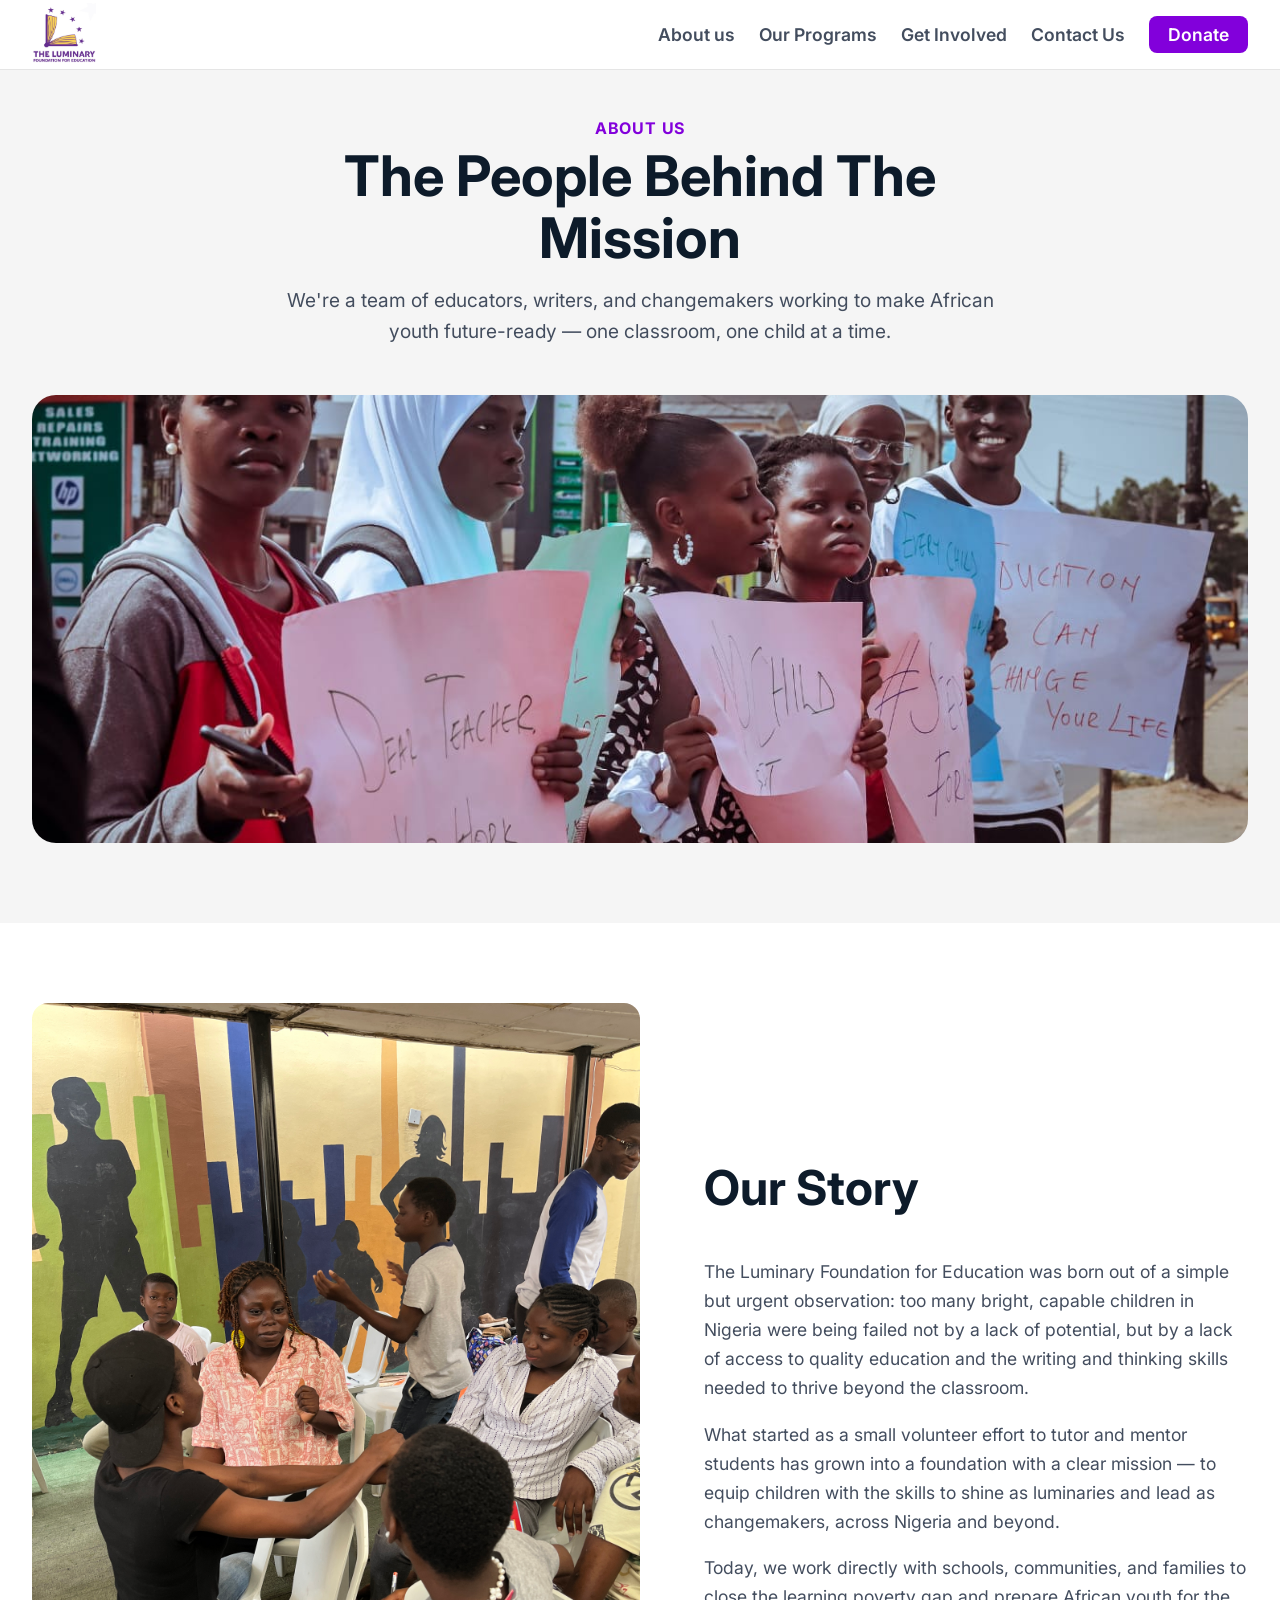
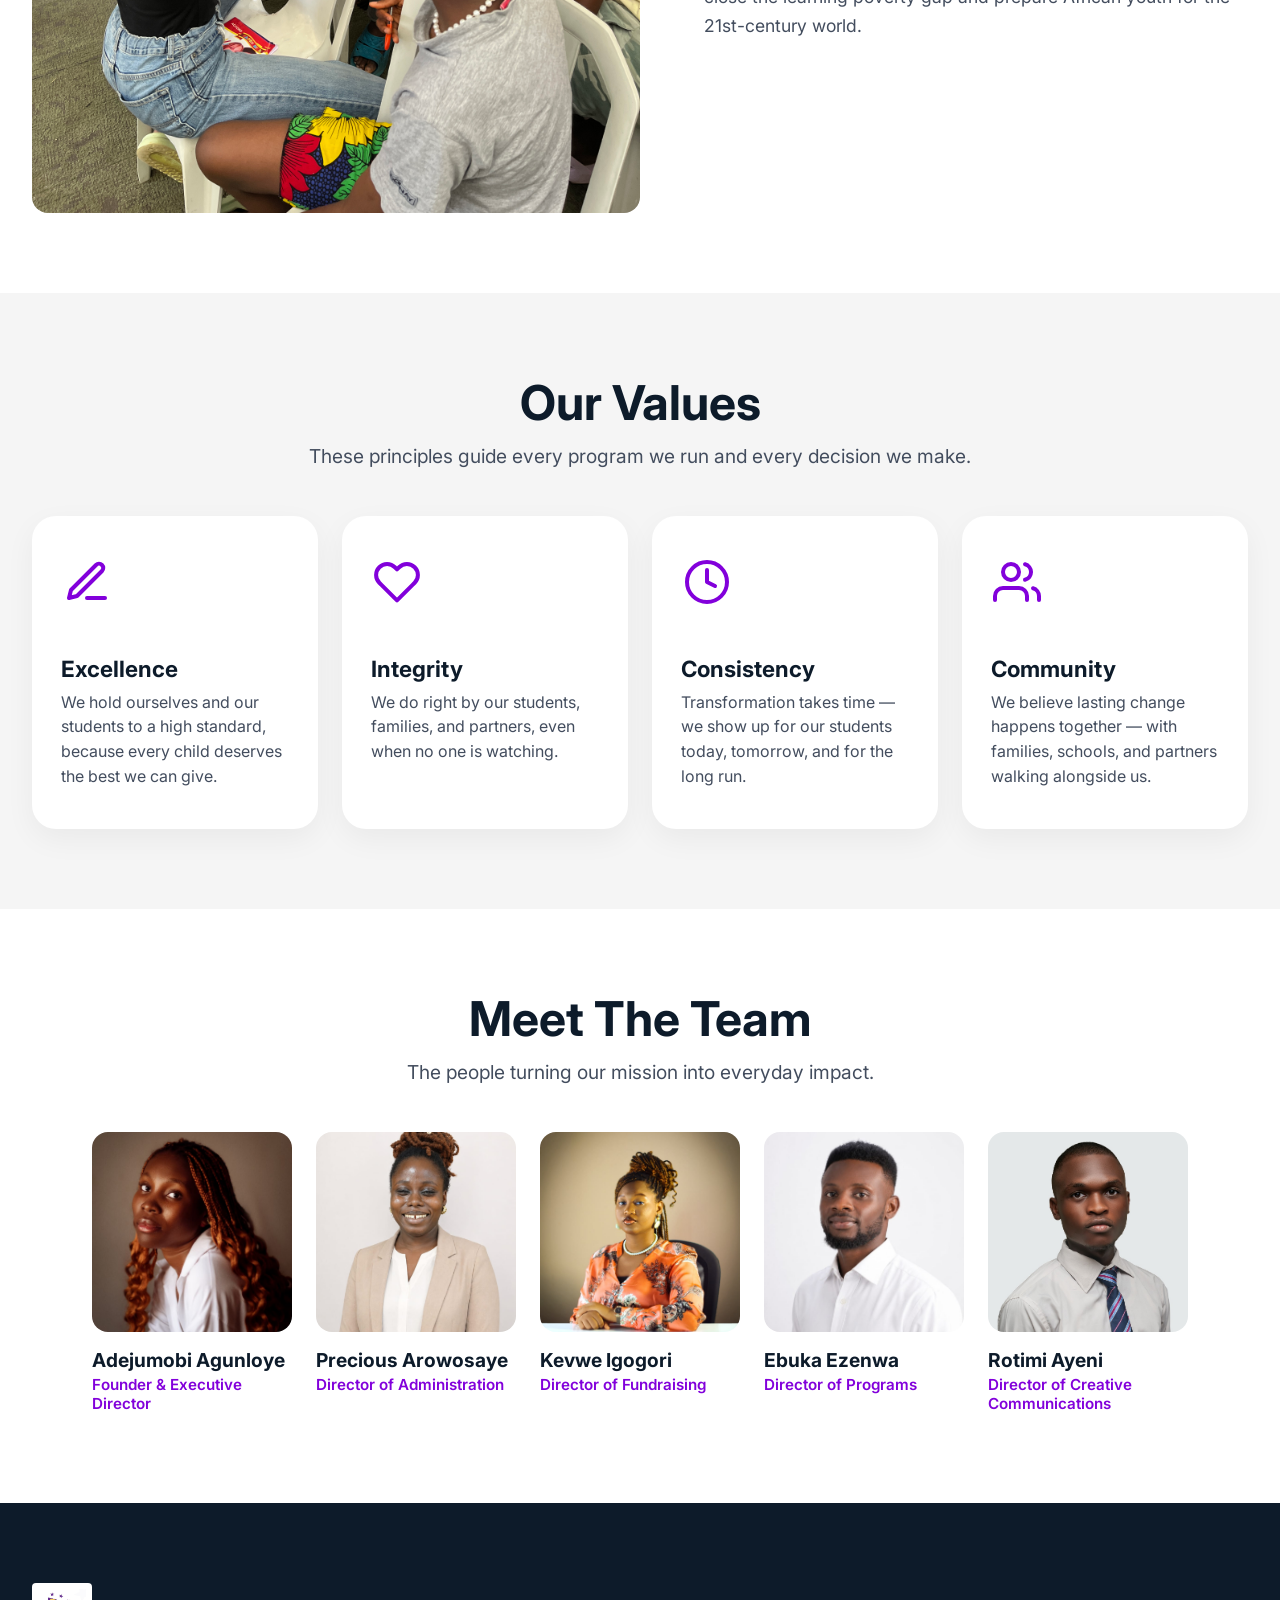
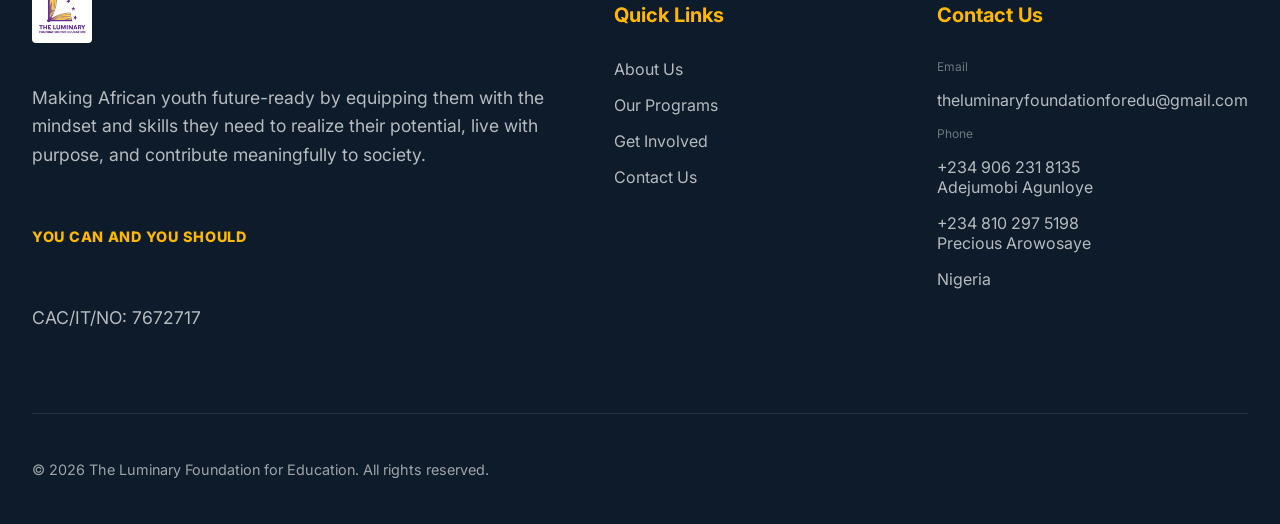
==== about_us.html @ ea904306 "Working tlfe website 7.8.2026" ====
<!DOCTYPE html>
<html lang="en">
  <head>
    <meta charset="UTF-8" />
    <meta name="viewport" content="width=device-width, initial-scale=1.0" />
    <link rel="stylesheet" href="css/styles.css" />
    <link rel="preload" as="image" href="img/hero-img.jpg">
    <link rel="preconnect" href="https://fonts.googleapis.com" />
    <link rel="preconnect" href="https://fonts.gstatic.com" crossorigin />
    <link href="https://fonts.googleapis.com/css2?family=Inter:wght@400;500;600;700;800&display=swap" rel="stylesheet"/>
    <link rel="icon" type="image/png" href="img/tlfe-logo.jpg">
    <title>theluminaryfoundationforeducation</title>
  </head>
  <body>
    <header class="header__shell">
      <div class="limit">
        <div class="header__layout">
          <a href="index.html"><img src="img/tlfe-logo.jpg" alt="luminary-logo" /></a>
          <button class="nav-toggle" type="button" aria-label="Toggle navigation" aria-expanded="false">
            <span></span>
            <span></span>
            <span></span>
          </button>
          <nav class="site-header__nav">
            <ul>
              <li class="site-header-nav-item">
                <a href="about_us.html" class="site-header-nav-links">About us</a>
              </li>
              <li class="site-header-nav-item">
                <a href="programs.html" class="site-header-nav-links">Our Programs</a>
              </li>
              <li class="site-header-nav-item">
                <a href="index.html" class="site-header-nav-links">Get Involved</a>
              </li>
              <li class="site-header-nav-item">
                <a href="index.html#site-footer" class="site-header-nav-links">Contact Us</a>
              </li>
              <li class="site-header-nav-item">
                <a href="donate.html" class="site-header-nav-links donate-link">Donate</a>
              </li>
            </ul>
          </nav>
        </div>
      </div>
    </header>
    <main>
      <section class="about-hero__shell">
        <div class="limit">
          <div class="about-hero__layout">
            <p class="about-hero-tagline">ABOUT US</p>
            <h1>The People Behind The Mission</h1>
            <p class="about-hero-sub">
              We're a team of educators, writers, and changemakers working to
              make African youth future-ready — one classroom, one child at a
              time.
            </p>
          </div>
          <img
            class="about-hero-img"
            src="img/about-hero.jpeg"
            alt="TLFE team and beneficiaries"
          />
        </div>
      </section>

      <article class="our-story__shell">
        <div class="limit">
          <div class="edu-crisis-container">
            <img
              src="img/our_story.JPG"
              alt="TLFE founding story"
            />
            <div class="edu-crisis-text">
              <h1 class="our-story-heading">Our Story</h1>
              <p>
                The Luminary Foundation for Education was born out of a simple
                but urgent observation: too many bright, capable children in
                Nigeria were being failed not by a lack of potential, but by a
                lack of access to quality education and the writing and
                thinking skills needed to thrive beyond the classroom.
              </p>
              <p>
                What started as a small volunteer effort to tutor and mentor
                students has grown into a foundation with a clear mission —
                to equip children with the skills to shine as luminaries and
                lead as changemakers, across Nigeria and beyond.
              </p>
              <p>
                Today, we work directly with schools, communities, and
                families to close the learning poverty gap and prepare
                African youth for the 21st-century world.
              </p>
            </div>
          </div>
        </div>
      </article>

      <section class="our-values__shell">
        <div class="limit">
          <div class="our-values__layout">
            <h1 class="our-values-heading">Our Values</h1>
            <p class="our-values-sub">
              These principles guide every program we run and every decision
              we make.
            </p>
            <div class="our-values-cards">
              <div class="value-card">
                <div class="gic-icon-box">
                  <svg viewBox="0 0 24 24" fill="none" stroke="#8200db" stroke-width="2" stroke-linecap="round" stroke-linejoin="round" width="48" height="48">
                    <path d="M12 20h9"></path>
                    <path d="M16.5 3.5a2.12 2.12 0 0 1 3 3L7 19l-4 1 1-4Z"></path>
                  </svg>
                </div>
                <h3>Excellence</h3>
                <p>We hold ourselves and our students to a high standard, because every child deserves the best we can give.</p>
              </div>
              <div class="value-card">
                <div class="gic-icon-box">
                  <svg viewBox="0 0 24 24" fill="none" stroke="#8200db" stroke-width="2" stroke-linecap="round" stroke-linejoin="round" width="48" height="48">
                    <path d="M20.84 4.61a5.5 5.5 0 0 0-7.78 0L12 5.67l-1.06-1.06a5.5 5.5 0 0 0-7.78 7.78l1.06 1.06L12 21.23l7.78-7.78 1.06-1.06a5.5 5.5 0 0 0 0-7.78z"></path>
                  </svg>
                </div>
                <h3>Integrity</h3>
                <p>We do right by our students, families, and partners, even when no one is watching.</p>
              </div>
              <div class="value-card">
                <div class="gic-icon-box">
                  <svg viewBox="0 0 24 24" fill="none" stroke="#8200db" stroke-width="2" stroke-linecap="round" stroke-linejoin="round" width="48" height="48">
                    <circle cx="12" cy="12" r="10"></circle>
                    <path d="M12 6v6l4 2"></path>
                  </svg>
                </div>
                <h3>Consistency</h3>
                <p>Transformation takes time — we show up for our students today, tomorrow, and for the long run.</p>
              </div>
              <div class="value-card">
                <div class="gic-icon-box">
                  <svg viewBox="0 0 24 24" fill="none" stroke="#8200db" stroke-width="2" stroke-linecap="round" stroke-linejoin="round" width="48" height="48">
                    <path d="M17 21v-2a4 4 0 0 0-4-4H5a4 4 0 0 0-4 4v2"></path>
                    <circle cx="9" cy="7" r="4"></circle>
                    <path d="M23 21v-2a4 4 0 0 0-3-3.87"></path>
                    <path d="M16 3.13a4 4 0 0 1 0 7.75"></path>
                  </svg>
                </div>
                <h3>Community</h3>
                <p>We believe lasting change happens together — with families, schools, and partners walking alongside us.</p>
              </div>
            </div>
          </div>
        </div>
      </section>

      <section class="our-team__shell">
        <div class="limit">
          <div class="our-team__layout">
            <h1 class="our-team-heading">Meet The Team</h1>
            <p class="our-team-sub">
              The people turning our mission into everyday impact.
            </p>
            <div class="our-team-cards">
              <div class="team-card">
                <img src="img/ayanfe.jpeg" alt="Founder & Executive Director" />
                <h3>Adejumobi Agunloye</h3>
                <p class="team-role">Founder &amp; Executive Director</p>
              </div>
              <div class="team-card">
                <img src="img/precious.jpeg" alt="Director of Administration" />
                <h3>Precious Arowosaye</h3>
                <p class="team-role">Director of Administration</p>
              </div>
              <div class="team-card">
                <img src="img/kevwe.jpeg" alt="Director of Fundraising" />
                <h3>Kevwe Igogori</h3>
                <p class="team-role">Director of Fundraising</p>
              </div>
              <div class="team-card">
                <img src="img/ebuka.jpeg" alt="Director of Programs" />
                <h3>Ebuka Ezenwa</h3>
                <p class="team-role">Director of Programs</p>
              </div>
              <div class="team-card">
                <img src="img/rotimi.jpg" alt="Director of Creative Communications" />
                <h3>Rotimi Ayeni</h3>
                <p class="team-role">Director of Creative Communications</p>
              </div>
            </div>
          </div>
        </div>
      </section>
    </main>
        <footer id="site-footer">
      <div class="footer-container">
        <div class="upper-footer">
          <div class="about-footer">
            <div class="footer-logo">
              <img src="img/tlfe-logo.jpg" alt="TLFE Logo" />
            </div>
            <p>
              Making African youth future-ready by equipping them with the
              mindset and skills they need to realize their potential, live with
              purpose, and contribute meaningfully to society.
            </p>
            <p class="footer-tagline">YOU CAN AND YOU SHOULD</p>
            <p class="cac-reg">CAC/IT/NO: 7672717</p>
          </div>

          <div class="links-footer">
            <h3>Quick Links</h3>
            <nav>
              <a href="about_us.html">About Us</a>
              <a href="index.html#our-programs">Our Programs</a>
              <a href="index.html#get-involved">Get Involved</a>
              <a href="index.html#site-footer">Contact Us</a>
            </nav>
          </div>

          <div class="contact-footer">
            <h3>Contact Us</h3>
            <div class="contact-info">
              <span class="contact-label">Email</span>
              <p>theluminaryfoundationforedu@gmail.com</p>

              <span class="contact-label">Phone</span>
              <p>+234 906 231 8135 <br> Adejumobi Agunloye</p>
              <p> +234 810 297 5198 <br> Precious Arowosaye</p>

              <p>Nigeria</p>
            </div>
          </div>
        </div>

        <hr />

        <div class="lower-footer">
          <p>
            &copy; 2026 The Luminary Foundation for Education. All rights
            reserved.
          </p>
          <!-- <div class="legal-links">
            <a href="privacy-policy.html">Privacy Policy</a>
            <a href="terms.html">Terms of Service</a>
            <a href="transparency.html">Transparency</a>
          </div> -->
        </div>
      </div>
    </footer>
    <script>
      document.querySelectorAll('.nav-toggle').forEach((button) => {
        button.addEventListener('click', () => {
          const layout = button.closest('.header__layout');
          const nav = layout.querySelector('.site-header__nav');
          const isOpen = nav.classList.toggle('is-open');
          button.setAttribute('aria-expanded', String(isOpen));
        });
      });
    </script>
  </body>
---- css/styles.css ----
*, *::before, *::after {
    box-sizing: border-box;
}

body {
    font-family: 'Inter', sans-serif;
    margin: 0;
    padding: 0;
}

img {
    max-width: 100%;
    height: auto;
    display: block;
}

.header__shell {
    position: sticky;
    z-index: 3;
    top: 0;
    background-color: rgba(255, 255, 255, 0.9);
    backdrop-filter: blur(10px);
    border-bottom: 1px solid rgba(0, 0, 0, 0.1);
}

.header__layout {
    width: 100%;
    display: flex;
    flex-direction: row;
    align-items: center;
    justify-content: space-between;
    gap: 2rem;
    position: relative;
}

.nav-toggle {
    display: none;
    flex-direction: column;
    gap: 0.25rem;
    background: none;
    border: none;
    padding: 0.35rem;
    cursor: pointer;
}

.nav-toggle span {
    display: block;
    width: 1.5rem;
    height: 2px;
    background-color: #2f1828;
    border-radius: 999px;
}

.header__layout .site-header__nav ul {
    display: flex;
    flex-direction: row;
    list-style-type: none;
    gap: 1.5rem;
}

.site-header__nav {
    display: flex;
    align-items: center;
    justify-content: center;
}

.site-header-nav-item {
    display: flex;
    align-items: center;
}

.site-header-nav-links {
    text-decoration: none;
    color: #434d5e;
    font-size: 1.1rem;
    font-weight: 600;
    white-space: nowrap;
}

.site-header-nav-links:hover {
    color: #8200db;
}

.site-header__nav button {
    border: none;
    background-color: #8200db;
    color: white;
    font-size: 1.1rem;
    padding: 0.5rem;
    padding-inline: 1.2rem;
    border-radius: 0.5rem;
}

.site-header__nav button:hover {
    background-color: #8200db;
    filter: brightness(70%);
}

.site-header-nav-links.donate-link {
    display: inline-flex;
    align-items: center;
    justify-content: center;
    border-radius: 0.5rem;
    padding: 0.5rem 1.2rem;
    background-color: #8200db;
    color: white;
}

.site-header-nav-links.donate-link:hover {
    filter: brightness(70%);
    color: white;
}

header img {
    max-height: 4rem;
    width: auto;
}

.limit {
    max-width: 81.25rem;
    margin-inline: auto;
    padding-inline: 2rem;
    width: 100%;
}

.hero__shell {
    background: linear-gradient(rgba(0, 0, 0, 0.4), rgba(0, 0, 0, 0.4)), url('../img/hero-img.jpg') center/cover no-repeat;
    color: white;
    min-height: 100svh;
    display: flex;
    align-items: center;
    width: 100%;
}

.hero__shell .limit {
    padding-block: 5.5rem;
}

.hero__layout {
    display: flex;
    flex-direction: column;
    gap: 0.5rem;
}

.hero-tagline {
    color: #FFB800;
    font-weight: 600;
    margin-inline-start: 0.5rem;
    padding: 0;
    margin: 0;
}

.hero__layout h1 {
    font-size: 6rem;
    display: flex;
    flex-direction: column;
    line-height: 1;
    padding: 0;
    margin: 0;
}

.hero__layout h2 {
    font-weight: 500;
    color: rgba(255, 255, 255, 0.6);
    margin: 0;
    padding-block: 1rem;
}

.hero-buttons {
    display: flex;
    gap: 1rem;
}

.hero__layout button {
    border: none;
    background-color: #FFB800;
    color: #2f1828;
    width: fit-content;
    font-size: 1.5rem;
    font-weight: 600;
    padding: 1.3rem;
    border-radius: 0.8rem;
}

.hero__layout button:hover {
    filter: brightness(80%);
}

.hero__layout .learn-more {
    background-color: #8200db;
    color: white;
}

.article__shell {
    height: fit-content;
    background-color: white;
}

.article__layout {
    display: flex;
    flex-direction: column;
    gap: 3rem;
}

.article__layout h1 {
    font-size: 4rem;
}

.edu-stats-heading {
    color: black;
}

.edu-stats {
    display: flex;
    flex-wrap: wrap;
    gap: 2rem;
    justify-content: center;

}

.edu-stats-items {
    flex: 0 1 20rem;
    min-width: 10rem;
    background-color: whitesmoke;
    padding: 2rem;
    border-radius: 1rem;
    text-align: left;
    display: flex;
    flex-direction: column;
    align-items: flex-start;
}

.edu-stats-items .edu-stat-number {
    color: #8200db;
    font-size: 3.5rem;
    font-weight: 800;
    padding: 0rem;
    margin: 0rem;
    margin-bottom: 0.5rem;
}

.edu-stats-items p {
    color: #434d5e;
    font-size: 1.2rem;
    padding: 0rem;
    margin: 0rem;
    max-width: 20rem;
    overflow-wrap: break-word;
}

.edu-crisis-container {
    display: flex;
    flex-direction: row;
    align-items: center;
    gap: 4rem;
    width: 100%;
}

.edu-crisis-container img {
    flex: 1 1 50%;
    max-width: 50%;
    height: auto;
    border-radius: 1rem;
    object-fit: cover;
}

.edu-crisis-text {
    flex: 1 1 50%;
}

.edu-quote-container {
    background-color: whitesmoke;
    padding: 3rem;
    border-radius: 1rem;
}

.edu-quote-container h2 {
    font-size: 2rem;
    font-style: italic;
    font-weight: 500;
}

.why-we-exist__shell {
    background-color: whitesmoke;
}

.why-we-exist__layout {
    display: flex;
    flex-direction: column;
    align-items: center;
    padding-block: 5rem; 
    max-width: 81.25rem;
    margin-inline: auto;
    margin-top: 5rem;
    padding-inline: 1rem; 
    width: 100%;
    align-items: flex-start;
}

.why-we-exist-header {
    font-size: 3rem;
    margin-bottom: 1.5rem;
    color: #2f1828; 
}

.why-we-exist-p {
    font-size: 1.2rem;
    line-height: 1.6;
    max-width: 50rem;
}

.mission-and-vision {
    display: flex;
    flex-direction: row;
    gap: 2rem;
    padding-bottom: 5rem;
    width: 100%;
}

.mission-and-vision-container {
    flex: 1;
    background-color: #fff;
    border-radius: 1.5rem;
    overflow: hidden;
    box-shadow: 0 10px 30px rgba(0, 0, 0, 0.05);
    display: flex;
    flex-direction: column;
}

.mission-and-vision-container img {
    width: 100%;
    height: 250px;
    object-fit: cover;
    max-width: 100%;
}

.mav-text {
    padding: 2rem;
}

.mav-text h3 {
    font-size: 1.8rem;
    color: #2f1828;
    margin-top: 0;
    margin-bottom: 0.5rem;
}

.mav-text p {
    font-size: 1.1rem;
    line-height: 1.6;
    color: #434d5e;
}

.commitment_shell {
    background-color: #8200db;
    padding: 4rem;
}

.commitment_layout {
    background-color: white;
    display: flex;
    flex-direction: column;
    padding: 3rem;
    border-radius: 1rem;
    font-size: 1.5rem;
    align-items: center;
}

.get-involved__layout {
    display: flex;
    flex-direction: column;
    align-items: center;
    padding: 4rem;
    margin-top: 2rem;
}

.get-involved-tagline {
    display: flex;
    flex-direction: column;
    align-items: center;
    max-width: 800px;
    padding-inline: 1rem;
    text-align: center;
}

.get-involved-tagline h1 {
    font-size: 4rem;
    margin: 0rem;
}
.get-involved-tagline p {
    color: #434d5e;
    line-height: 1.5;
    font-size: 1.7rem;
}

.get-involved-cards {
    display: flex;
    flex-direction: row;
    gap: 2rem;
    align-items: stretch;
    width: 100%;
    margin-top: 3.5rem;
}

.get-involved-card {
    flex: 1;
    background-color: #f8f9fa;
    padding: 3rem 2.2rem;
    border-radius: 1.5rem;
    display: flex;
    flex-direction: column;
    align-items: flex-start;
    text-align: left;
    transition: transform 0.3s cubic-bezier(0.25, 0.46, 0.45, 0.94), box-shadow 0.3s ease;
}

.get-involved-card:hover {
    transform: translateY(-10px);
    box-shadow: 0 15px 35px rgba(0, 0, 0, 0.06);
}

.gic-icon-box {
    margin-bottom: 1.5rem;
    width: 52px; 
    height: 52px;
    display: flex;
    align-items: center;
    justify-content: center;
    transition: transform 0.3s ease;
}

.get-involved-card:hover .gic-icon-box {
    transform: scale(1.1);
}

.get-involved-card h2 {
    font-size: 2rem;
    font-weight: 800;
    margin-bottom: 0.8rem;
    color: #0d1b2a;
    letter-spacing: -0.01em;
}

.get-involved-card p {
    font-size: 1.1rem;
    line-height: 1.6;
    color: #434d5e;
    margin-bottom: 2.5rem;
    flex-grow: 1;
}

.gic-btn {
    width: 100%;
    background-color: #8200db;
    color: white;
    border: none;
    padding: 1rem;
    border-radius: 0.75rem;
    font-weight: 700;
    font-size: 1.05rem;
    cursor: pointer;
    transition: filter 0.2s ease, transform 0.1s ease;
}

.gic-btn:hover {
    filter: brightness(90%);
}

.gic-btn:active {
    transform: scale(0.98);
}

footer {
    background-color: #0d1b2a;
    color: #ffffff;
    padding-block: 5rem 2rem;
    width: 100%;
}

.footer-container {
    max-width: 81.25rem;
    margin-inline: auto;
    padding-inline: 2rem;
}

.upper-footer {
    display: flex;
    justify-content: space-between;
    gap: 4rem;
    margin-bottom: 4rem;
}

.about-footer {
    flex: 2;
    display: flex;
    flex-direction: column;
    gap: 1.5rem;
}

.footer-logo {
    width: 60px;
    height: 60px;
    background-color: #ffffff;
    border-radius: 4px;
    display: flex;
    align-items: center;
    justify-content: center;
    overflow: hidden;
}

.footer-logo img {
    width: 80%;
    height: auto;
}

.about-footer p {
    color: rgba(255, 255, 255, 0.7);
    line-height: 1.6;
    font-size: 1.1rem;
    max-width: 35rem;
}

.about-footer .footer-tagline {
    color: #FFB800;
    font-weight: 800;
    text-transform: uppercase;
    font-size: 0.9rem;
    letter-spacing: 0.05em;
}

.cac-reg {
    color: rgba(255, 255, 255, 0.3);
    font-size: 0.85rem;
}

.links-footer, .contact-footer {
    flex: 1;
}

.upper-footer h3 {
    font-size: 1.25rem;
    font-weight: 700;
    margin-bottom: 2rem;
    color: #FFB800;
}

.upper-footer a, .contact-info p {
    display: block;
    color: rgba(255, 255, 255, 0.7);
    text-decoration: none;
    margin-bottom: 1rem;
    font-size: 1rem;
    transition: color 0.3s ease;
}

.upper-footer a:hover {
    color: #8200db;
}

.contact-label {
    display: block;
    font-size: 0.75rem;
    color: rgba(255, 255, 255, 0.4);
    margin-bottom: 0.25rem;
}

hr {
    border: none;
    border-top: 1px solid rgba(255, 255, 255, 0.1);
    margin-bottom: 2rem;
}

.lower-footer {
    display: flex;
    justify-content: space-between;
    align-items: center;
    font-size: 0.9rem;
    color: rgba(255, 255, 255, 0.6);
}

.legal-links {
    display: flex;
    gap: 2rem;
}

.legal-links a {
    color: rgba(255, 255, 255, 0.6);
    text-decoration: none;
}

.legal-links a:hover {
    color: #ffffff;
}

/* ===========================
   MOBILE & TABLET
=========================== */

@media (max-width: 768px) {

    .limit{
        padding-inline:1rem;
    }

    /* HERO */

    .hero__shell .limit{
        padding-block:3rem;
    }

    .hero__layout h1{
        font-size:clamp(2.5rem,10vw,4rem);
    }

    .hero__layout h2{
        font-size:1.1rem;
    }

    .hero-buttons{
        flex-direction:column;
        width:100%;
    }

    .hero-buttons button{
        width:100%;
        font-size:1rem;
    }

    /* ARTICLE */

    .article__layout h1{
        font-size:clamp(2rem,8vw,3rem);
    }

    .edu-crisis-container{
        flex-direction:column;
        gap:2rem;
    }

    .edu-crisis-container img{
        max-width:100%;
    }

    .edu-quote-container{
        padding:2rem;
    }

    .edu-quote-container h2{
        font-size:1.4rem;
    }

    /* WHY WE EXIST */

    .mission-and-vision{
        flex-direction:column;
    }

    /* CHOICE IS OURS */

    .commitment_shell{
        padding:2rem 1rem;
    }

    .commitment_layout{
        padding:2rem;
        font-size:1rem;
    }

    .commitment_layout h1{
        font-size:clamp(2rem,8vw,3.5rem);
    }

    /* GET INVOLVED */

    .get-involved__layout{
        padding:2rem 1rem;
    }

    .get-involved-tagline{
        padding-inline:0;
    }

    .get-involved-tagline h1{
        font-size:clamp(2rem,8vw,3rem);
    }

    .get-involved-tagline p{
        font-size:1.1rem;
    }

    .get-involved-cards{
        flex-direction:column;
    }

    .get-involved-card{
        width:100%;
    }

    /* FOOTER */

    .upper-footer{
        flex-direction:column;
        gap:2rem;
    }

    .lower-footer{
        flex-direction:column;
        gap:1rem;
        text-align:center;
    }

    .legal-links{
        justify-content:center;
        flex-wrap:wrap;
        gap:1rem;
    }

    /* NAVIGATION */

    .nav-toggle{
        display:flex;
    }

    .site-header__nav{
        display:none;
        position:absolute;
        top:calc(100% + .75rem);
        left:0;
        right:0;
        background:#fff;
        padding:1rem;
        border-radius:.75rem;
        box-shadow:0 10px 30px rgba(0,0,0,.1);
    }

    .site-header__nav.is-open{
        display:flex;
    }

    .header__layout .site-header__nav ul{
        flex-direction:column;
        gap:1rem;
        padding:0;
        margin:0;
    }

    .site-header-nav-item{
        width:100%;
    }

    .site-header-nav-links,
    .site-header-nav-links.donate-link{
        display:block;
        width:100%;
        text-align:center;
    }

}
/* ===========================
   ABOUT US PAGE
=========================== */

.about-hero__shell {
    background-color: whitesmoke;
    padding-block: 3rem 5rem;
}

.about-hero__layout {
    display: flex;
    flex-direction: column;
    align-items: center;
    text-align: center;
    max-width: 45rem;
    margin-inline: auto;
    gap: 0.5rem;
    margin-bottom: 3rem;
}

.about-hero-tagline {
    color: #8200db;
    font-weight: 700;
    letter-spacing: 0.05em;
    margin: 0;
}

.about-hero__layout h1 {
    font-size: 3.5rem;
    margin: 0;
    color: #0d1b2a;
    line-height: 1.1;
}

.about-hero-sub {
    font-size: 1.2rem;
    color: #434d5e;
    line-height: 1.6;
    margin: 0;
    margin-top: 0.5rem;
}

.about-hero-img {
    width: 100%;
    max-height: 28rem;
    object-fit: cover;
    border-radius: 1.5rem;
}

.our-story__shell {
    background-color: white;
    padding-block: 5rem;
}

.our-story-heading {
    font-size: 3rem;
    margin-top: 0;
    color: #0d1b2a;
}

.our-story__shell .edu-crisis-text p {
    color: #434d5e;
    font-size: 1.1rem;
    line-height: 1.65;
}

.our-values__shell {
    background-color: whitesmoke;
    padding-block: 5rem;
}

.our-values__layout {
    display: flex;
    flex-direction: column;
    align-items: center;
    text-align: center;
}

.our-values-heading {
    font-size: 3rem;
    margin: 0;
    color: #0d1b2a;
}

.our-values-sub {
    color: #434d5e;
    font-size: 1.2rem;
    margin-top: 0.75rem;
    margin-bottom: 3rem;
}

.our-values-cards {
    display: flex;
    flex-direction: row;
    gap: 1.5rem;
    width: 100%;
}

.value-card {
    flex: 1;
    background-color: #fff;
    padding: 2.5rem 1.8rem;
    border-radius: 1.5rem;
    box-shadow: 0 10px 30px rgba(0, 0, 0, 0.05);
    display: flex;
    flex-direction: column;
    align-items: flex-start;
    text-align: left;
    transition: transform 0.3s cubic-bezier(0.25, 0.46, 0.45, 0.94);
}

.value-card:hover {
    transform: translateY(-8px);
}

.value-card h3 {
    font-size: 1.4rem;
    color: #0d1b2a;
    margin-bottom: 0.5rem;
}

.value-card p {
    color: #434d5e;
    font-size: 1rem;
    line-height: 1.55;
    margin: 0;
}

.our-team__shell {
    background-color: white;
    padding-block: 5rem;
}

.our-team__layout {
    display: flex;
    flex-direction: column;
    align-items: center;
    text-align: center;
}

.our-team-heading {
    font-size: 3rem;
    margin: 0;
    color: #0d1b2a;
}

.our-team-sub {
    color: #434d5e;
    font-size: 1.2rem;
    margin-top: 0.75rem;
    margin-bottom: 3rem;
}

.our-team-cards {
    display: flex;
    flex-direction: row;
    flex-wrap: wrap;
    gap: 1.5rem;
    width: 100%;
    justify-content: center;
}

.team-card {
    flex: 0 1 12.5rem;
    text-align: left;
}

.team-card img {
    width: 100%;
    aspect-ratio: 1 / 1;
    object-fit: cover;
    border-radius: 1rem;
    margin-bottom: 1rem;
}

.team-card h3 {
    font-size: 1.2rem;
    color: #0d1b2a;
    margin: 0;
}

.team-role {
    color: #8200db;
    font-weight: 600;
    font-size: 0.95rem;
    margin: 0.2rem 0 0.6rem;
}

/* ===========================
   ABOUT US - MOBILE & TABLET
=========================== */

@media (max-width: 768px) {

    .about-hero__layout h1 {
        font-size: clamp(2.2rem, 9vw, 3rem);
    }

    .about-hero-sub {
        font-size: 1.05rem;
    }

    .about-hero-img {
        max-height: 16rem;
    }

    .our-story__shell {
        padding-block: 3rem;
    }

    .our-story-heading {
        font-size: clamp(2rem, 8vw, 2.75rem);
    }

    .our-values__shell,
    .our-team__shell {
        padding-block: 3rem;
    }

    .our-values-heading,
    .our-team-heading {
        font-size: clamp(2rem, 8vw, 2.75rem);
    }

    .our-values-cards {
        flex-direction: column;
    }

    .team-card {
        flex: 1 1 100%;
        max-width: 20rem;
    }
}

/* ===========================
   OUR PROGRAMS PAGE
=========================== */

.programs-hero__shell {
    background: linear-gradient(rgba(13, 27, 42, 0.15), rgba(13, 27, 42, 0.75)), url('../img/programs-hero.jpeg') center/cover no-repeat;
    min-height: 26rem;
    display: flex;
    align-items: flex-end;
    padding-block: 0 3rem;
}

.programs-hero__layout {
    display: flex;
    flex-direction: column;
    align-items: flex-start;
    text-align: left;
    max-width: 42rem;
    gap: 0.5rem;
}

.programs-hero-tagline {
    color: #FFB800;
    font-weight: 700;
    letter-spacing: 0.05em;
    margin: 0;
}

.programs-hero__layout h1 {
    font-size: 3rem;
    margin: 0;
    color: #ffffff;
    line-height: 1.15;
}

.programs-hero-sub {
    font-size: 1.15rem;
    color: rgba(255, 255, 255, 0.85);
    line-height: 1.6;
    margin: 0;
    margin-top: 0.5rem;
}

.programs-grid__shell {
    background-color: white;
    padding-block: 4rem 5rem;
}

.programs-grid {
    --programs-columns: 3;
    display: grid;
    grid-template-columns: repeat(var(--programs-columns), minmax(0, 1fr));
    gap: 2.5rem;
}

/* Page dim overlay: darkens the rest of the page while a program card is active */
.page-dim-overlay {
    position: fixed;
    inset: 0;
    background-color: rgba(13, 27, 42, 0.6);
    opacity: 0;
    pointer-events: none;
    transition: opacity 0.3s ease;
    z-index: 4;
}

body.is-dimmed .page-dim-overlay {
    opacity: 1;
    pointer-events: auto;
}

.program-card {
    position: relative;
    z-index: 1;
    overflow: hidden;
    box-shadow: 0 10px 30px rgba(0, 0, 0, 0.05);
}

.program-card.is-active {
    z-index: 5;
}

.program-image-wrap {
    position: relative;
    width: 100%;
    aspect-ratio: 5 / 4;
    overflow: hidden;
}

.program-image-wrap img {
    width: 100%;
    height: 100%;
    object-fit: cover;
    display: block;
}

.program-stat {
    position: absolute;
    left: 1.1rem;
    bottom: 1.1rem;
    z-index: 2;
}

.program-stat-number {
    margin: 0;
    color: #FFB800;
    font-size: 2.2rem;
    font-weight: 800;
    line-height: 1.1;
}

.program-stat-label {
    margin: 0;
    color: #FFB800;
    font-weight: 600;
    font-size: 0.95rem;
}

.programs-year-group {
    margin-bottom: 4rem;
}

.programs-year-group:last-child {
    margin-bottom: 0;
}

.programs-year-heading {
    font-size: 2rem;
    font-weight: 800;
    color: #0d1b2a;
    margin: 0 0 1.5rem;
    padding-bottom: 0.75rem;
    border-bottom: 3px solid #8200db;
}

.program-overlay {
    position: absolute;
    inset: 0;
    z-index: 3;
    background-color: rgba(13, 27, 42, 0.78);
    display: flex;
    flex-direction: column;
    justify-content: flex-end;
    align-items: flex-start;
    text-align: left;
    padding: 1.1rem;
    gap: 0.6rem;
    opacity: 0;
    transform: translateY(12px);
    transition: opacity 0.35s ease, transform 0.35s ease;
}

.program-card.is-active .program-overlay {
    opacity: 1;
    transform: translateY(0);
}

.program-overlay-text {
    color: white;
    font-size: 0.95rem;
    line-height: 1.5;
    margin: 0;
}


/* ===========================
   OUR PROGRAMS - MOBILE & TABLET
=========================== */

@media (max-width: 768px) {

    .programs-hero__shell {
        min-height: 20rem;
        padding-block: 0 2rem;
        background-attachment: scroll;
    }

    .programs-hero__layout h1 {
        font-size: clamp(2rem, 8vw, 2.6rem);
    }

    .programs-hero-sub {
        font-size: 1rem;
        line-height: 1.55;
    }

    .programs-grid__shell {
        padding-block: 2.5rem 3rem;
    }

    .programs-grid {
        --programs-columns: 1;
        gap: 1.25rem;
    }

    .program-stat-number {
        font-size: 1.8rem;
    }

    .program-stat-label {
        font-size: 0.85rem;
    }

    .programs-year-group {
        margin-bottom: 2.5rem;
    }

    .programs-year-heading {
        font-size: 1.5rem;
        margin-bottom: 1rem;
    }

}
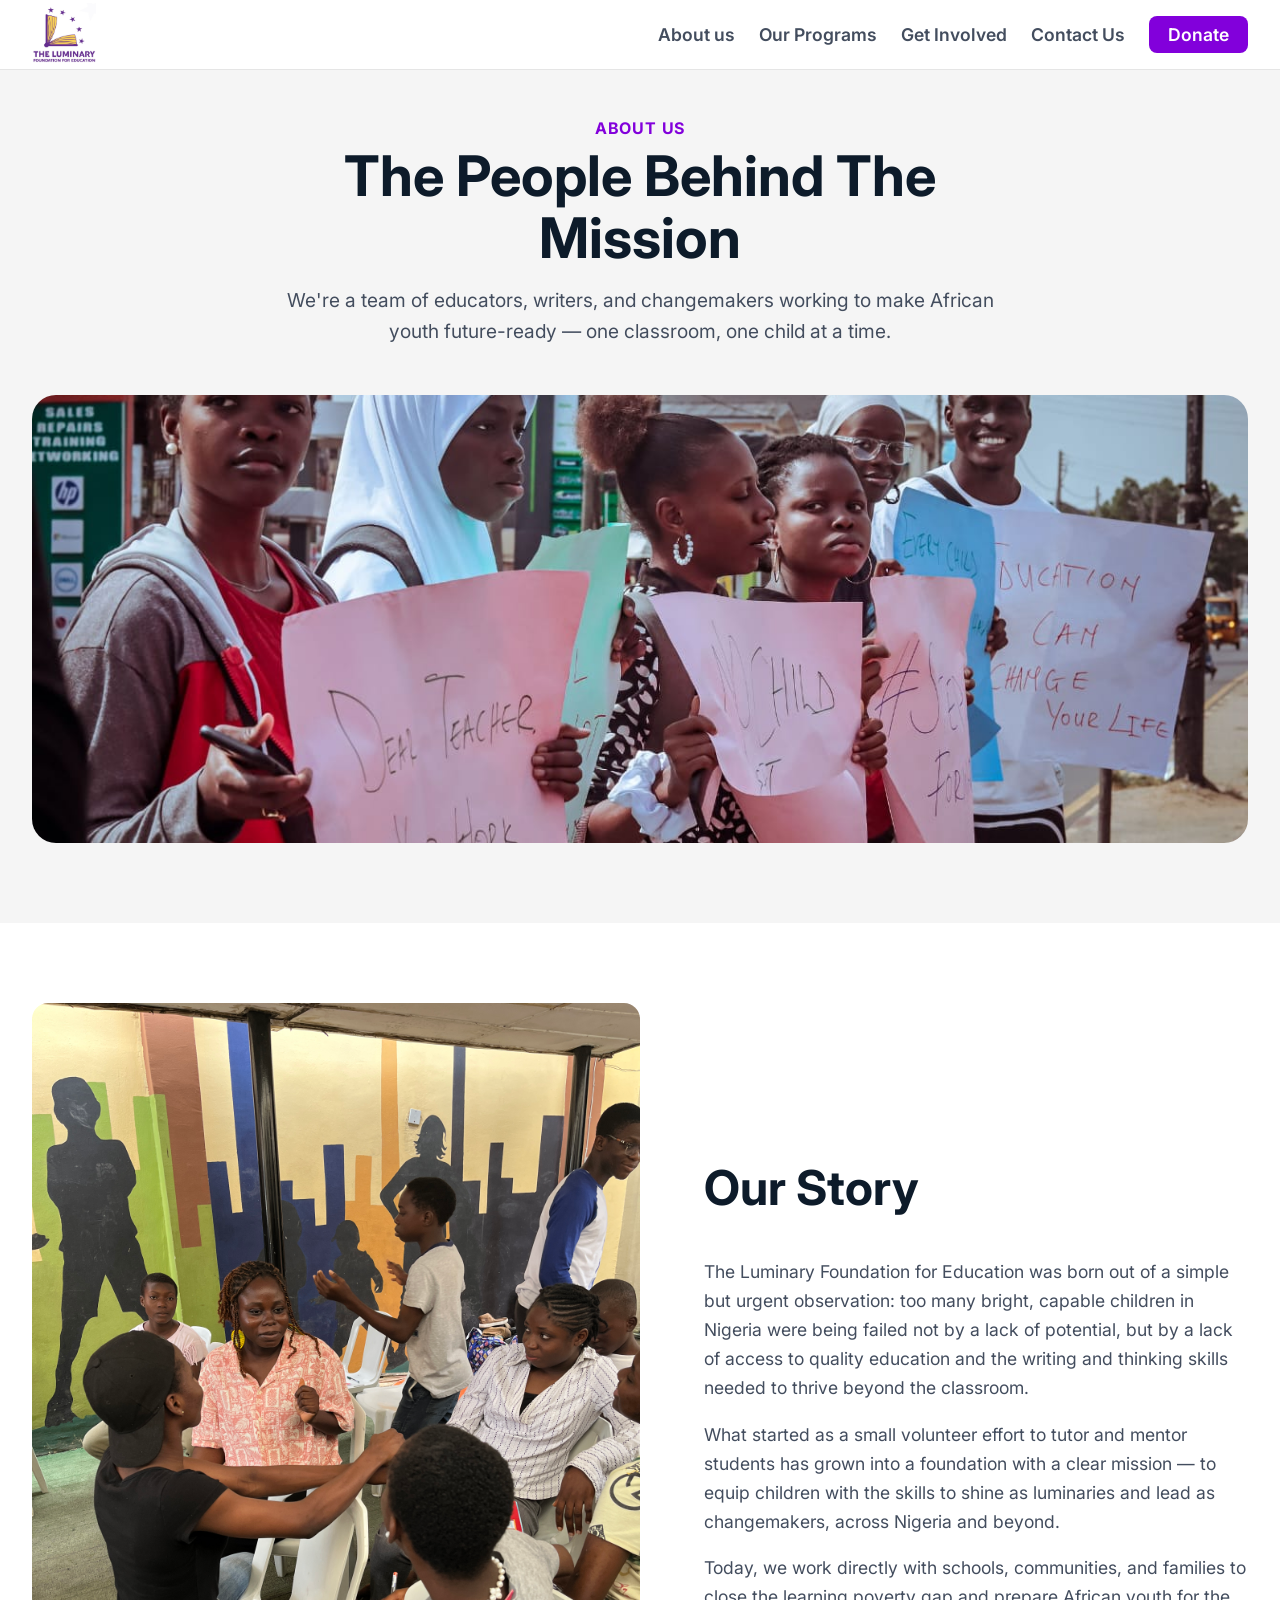
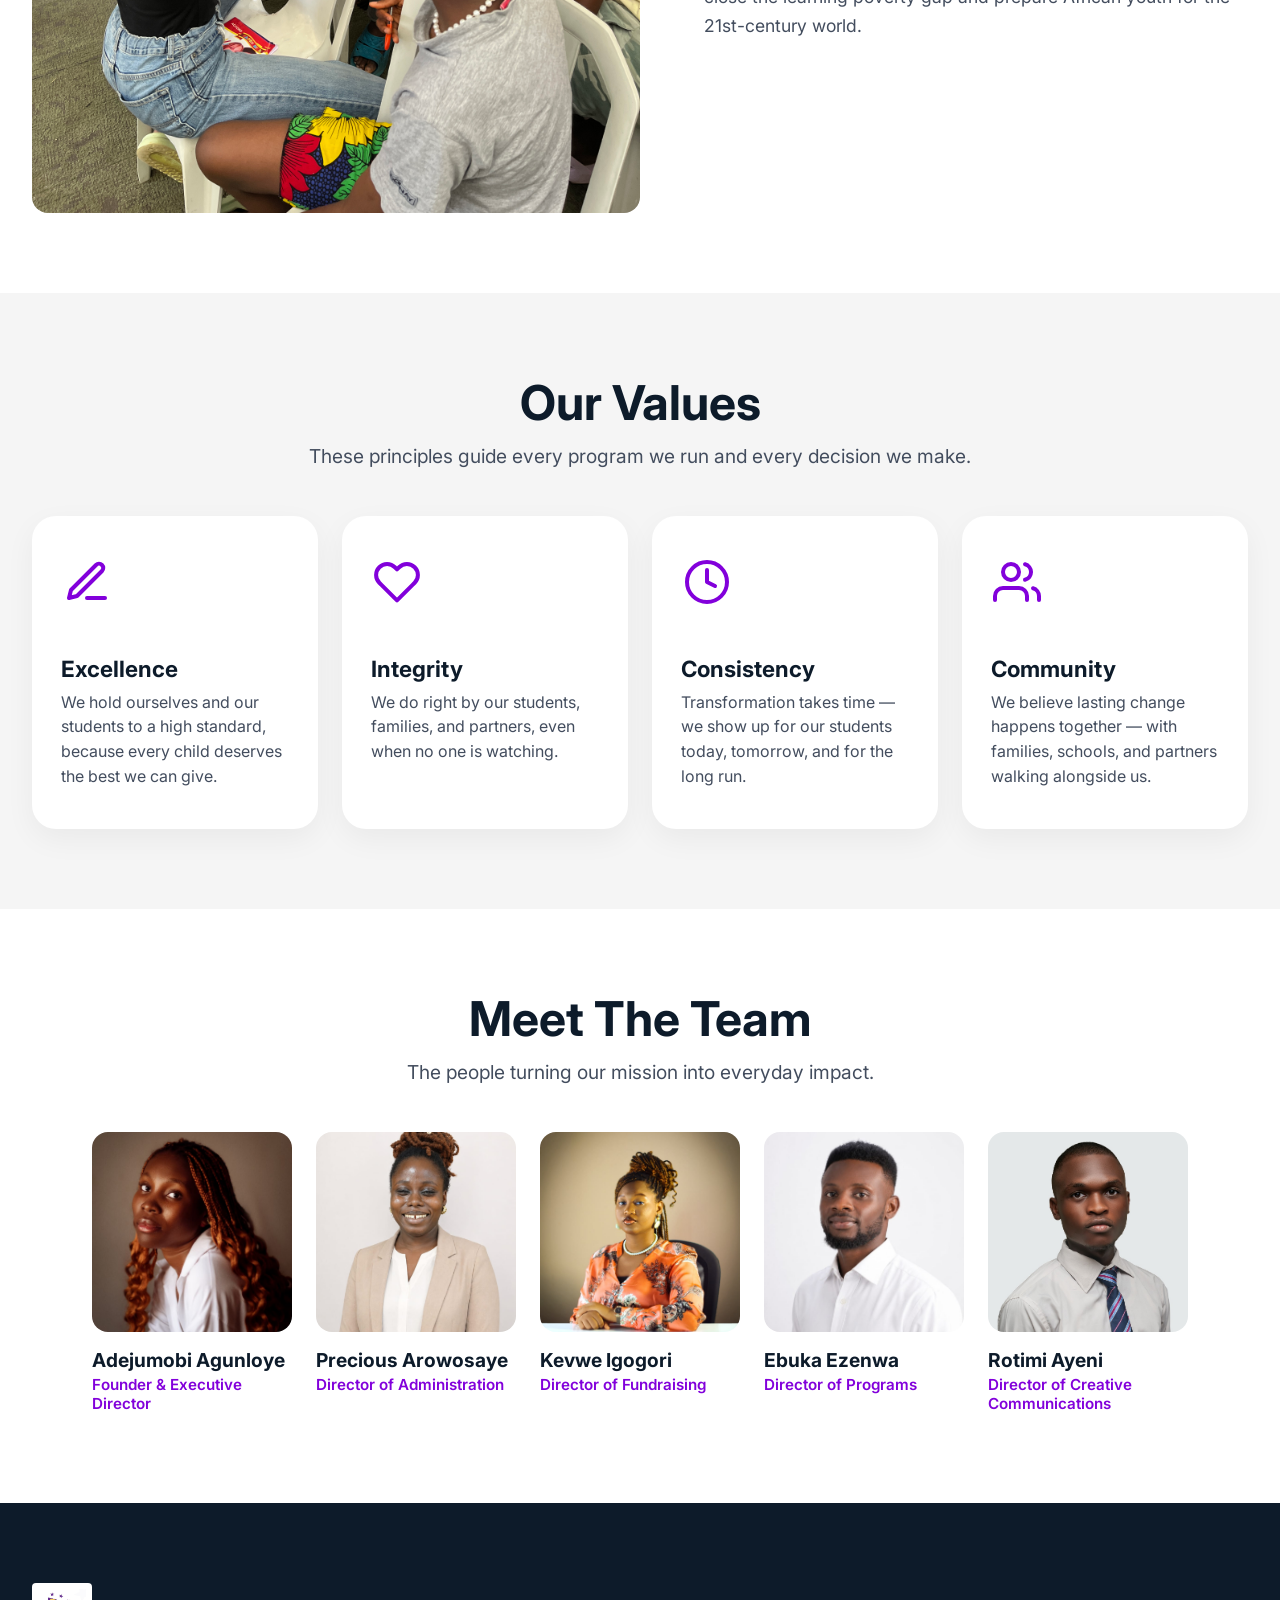
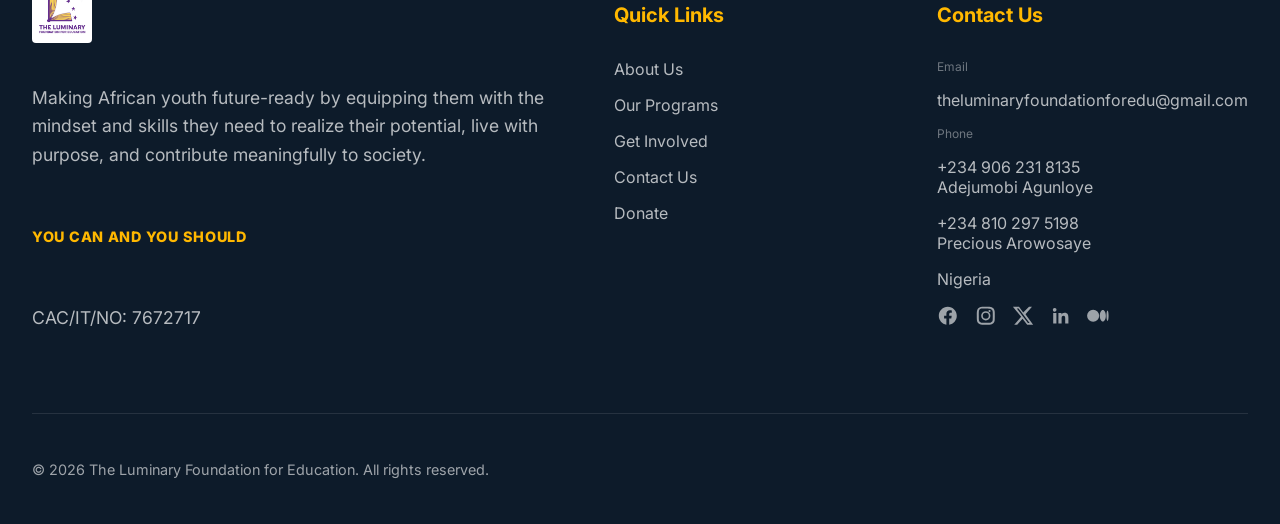
==== commit f49bc17c: "added social media handles and fixed quick links" ====
--- a/about_us.html
+++ b/about_us.html
@@ -30,10 +30,10 @@
                 <a href="programs.html" class="site-header-nav-links">Our Programs</a>
               </li>
               <li class="site-header-nav-item">
-                <a href="index.html" class="site-header-nav-links">Get Involved</a>
-              </li>
-              <li class="site-header-nav-item">
-                <a href="index.html#site-footer" class="site-header-nav-links">Contact Us</a>
+                <a href="index.html#get-involved" class="site-header-nav-links">Get Involved</a>
+              </li>
+              <li class="site-header-nav-item">
+                <a href="about_us.html#site-footer" class="site-header-nav-links">Contact Us</a>
               </li>
               <li class="site-header-nav-item">
                 <a href="donate.html" class="site-header-nav-links donate-link">Donate</a>
@@ -188,7 +188,7 @@
         </div>
       </section>
     </main>
-        <footer id="site-footer">
+    <footer id="site-footer">
       <div class="footer-container">
         <div class="upper-footer">
           <div class="about-footer">
@@ -208,9 +208,10 @@
             <h3>Quick Links</h3>
             <nav>
               <a href="about_us.html">About Us</a>
-              <a href="index.html#our-programs">Our Programs</a>
+              <a href="programs.html">Our Programs</a>
               <a href="index.html#get-involved">Get Involved</a>
-              <a href="index.html#site-footer">Contact Us</a>
+              <a href="about_us.html#site-footer">Contact Us</a>
+              <a href="donate.html">Donate</a>
             </nav>
           </div>
 
@@ -225,6 +226,24 @@
               <p> +234 810 297 5198 <br> Precious Arowosaye</p>
 
               <p>Nigeria</p>
+
+              <div class="footer-socials">
+                <a href="https://web.facebook.com/profile.php?id=61572305584378" target="_blank" rel="noopener" aria-label="Facebook">
+                  <svg viewBox="0 0 24 24" fill="currentColor"><path d="M22 12.06C22 6.5 17.52 2 12 2S2 6.5 2 12.06c0 5 3.66 9.15 8.44 9.94v-7.03H7.9v-2.91h2.54V9.85c0-2.5 1.49-3.89 3.77-3.89 1.09 0 2.24.2 2.24.2v2.46h-1.26c-1.24 0-1.63.77-1.63 1.56v1.88h2.78l-.44 2.91h-2.34V22c4.78-.79 8.44-4.94 8.44-9.94Z"/></svg>
+                </a>
+                <a href="https://www.instagram.com/theluminaryfoundationforedu/" target="_blank" rel="noopener" aria-label="Instagram">
+                  <svg viewBox="0 0 24 24" fill="currentColor"><path d="M12 2c2.72 0 3.06.01 4.12.06 1.06.05 1.79.22 2.43.47.66.26 1.22.6 1.77 1.15.55.55.9 1.11 1.15 1.77.25.64.42 1.37.47 2.43.05 1.06.06 1.4.06 4.12s-.01 3.06-.06 4.12c-.05 1.06-.22 1.79-.47 2.43-.26.66-.6 1.22-1.15 1.77-.55.55-1.11.9-1.77 1.15-.64.25-1.37.42-2.43.47-1.06.05-1.4.06-4.12.06s-3.06-.01-4.12-.06c-1.06-.05-1.79-.22-2.43-.47-.66-.26-1.22-.6-1.77-1.15-.55-.55-.9-1.11-1.15-1.77-.25-.64-.42-1.37-.47-2.43C2.01 15.06 2 14.72 2 12s.01-3.06.06-4.12c.05-1.06.22-1.79.47-2.43.26-.66.6-1.22 1.15-1.77.55-.55 1.11-.9 1.77-1.15.64-.25 1.37-.42 2.43-.47C8.94 2.01 9.28 2 12 2Zm0 1.8c-2.67 0-2.99.01-4.04.06-.87.04-1.34.18-1.66.3-.42.16-.72.36-1.03.67-.31.31-.51.61-.67 1.03-.12.32-.26.79-.3 1.66C4.25 9.01 4.24 9.33 4.24 12s.01 2.99.06 4.04c.04.87.18 1.34.3 1.66.16.42.36.72.67 1.03.31.31.61.51 1.03.67.32.12.79.26 1.66.3 1.05.05 1.37.06 4.04.06s2.99-.01 4.04-.06c.87-.04 1.34-.18 1.66-.3.42-.16.72-.36 1.03-.67.31-.31.51-.61.67-1.03.12-.32.26-.79.3-1.66.05-1.05.06-1.37.06-4.04s-.01-2.99-.06-4.04c-.04-.87-.18-1.34-.3-1.66a2.77 2.77 0 0 0-.67-1.03 2.77 2.77 0 0 0-1.03-.67c-.32-.12-.79-.26-1.66-.3C14.99 3.81 14.67 3.8 12 3.8Zm0 3.06a5.14 5.14 0 1 1 0 10.28 5.14 5.14 0 0 1 0-10.28Zm0 1.8a3.34 3.34 0 1 0 0 6.68 3.34 3.34 0 0 0 0-6.68Zm5.34-1.99a1.2 1.2 0 1 1-2.4 0 1.2 1.2 0 0 1 2.4 0Z"/></svg>
+                </a>
+                <a href="https://x.com/tlfeglobal" target="_blank" rel="noopener" aria-label="X (Twitter)">
+                  <svg viewBox="0 0 24 24" fill="currentColor"><path d="M18.9 2h3.3l-7.2 8.24L23.5 22h-6.62l-5.18-6.78L5.75 22H2.44l7.7-8.82L1 2h6.79l4.68 6.2Zm-1.16 18h1.83L7.35 3.9H5.38Z"/></svg>
+                </a>
+                <a href="https://www.linkedin.com/company/the-luminary-foundation-for-education" target="_blank" rel="noopener" aria-label="LinkedIn">
+                  <svg viewBox="0 0 24 24" fill="currentColor"><path d="M20.45 20.45h-3.56v-5.57c0-1.33-.02-3.03-1.85-3.03-1.85 0-2.14 1.45-2.14 2.94v5.66H9.34V9h3.42v1.56h.05c.48-.9 1.64-1.85 3.38-1.85 3.6 0 4.27 2.37 4.27 5.46v6.28ZM5.34 7.43a2.07 2.07 0 1 1 0-4.13 2.07 2.07 0 0 1 0 4.13ZM7.12 20.45H3.56V9h3.56v11.45Z"/></svg>
+                </a>
+                <a href="https://theluminaryfoundationforedu.medium.com/" target="_blank" rel="noopener" aria-label="Medium">
+                  <svg viewBox="0 0 24 24" fill="currentColor"><path d="M13.54 12a6.72 6.72 0 0 1-6.72 6.72A6.72 6.72 0 0 1 .1 12a6.72 6.72 0 0 1 6.72-6.72A6.72 6.72 0 0 1 13.54 12Zm7.42 0c0 3.54-1.5 6.42-3.36 6.42-1.85 0-3.36-2.88-3.36-6.42s1.5-6.42 3.36-6.42c1.85 0 3.36 2.87 3.36 6.42Zm3.04 0c0 3.17-.53 5.75-1.18 5.75-.65 0-1.18-2.57-1.18-5.75s.53-5.75 1.18-5.75c.65 0 1.18 2.57 1.18 5.75Z"/></svg>
+                </a>
+              </div>
             </div>
           </div>
         </div>
--- a/css/styles.css
+++ b/css/styles.css
@@ -511,6 +511,29 @@
 .footer-logo img {
     width: 80%;
     height: auto;
+}
+
+.footer-socials {
+    display: flex;
+    gap: 1rem;
+    margin-top: 1rem;
+}
+
+.footer-socials a {
+    display: inline-flex;
+    color: inherit; /* matches whatever text color the footer is using */
+    opacity: 0.85;
+    transition: opacity 0.2s ease, transform 0.2s ease;
+}
+
+.footer-socials a:hover {
+    opacity: 1;
+    transform: translateY(-2px);
+}
+
+.footer-socials svg {
+    width: 1.35rem;
+    height: 1.35rem;
 }
 
 .about-footer p {
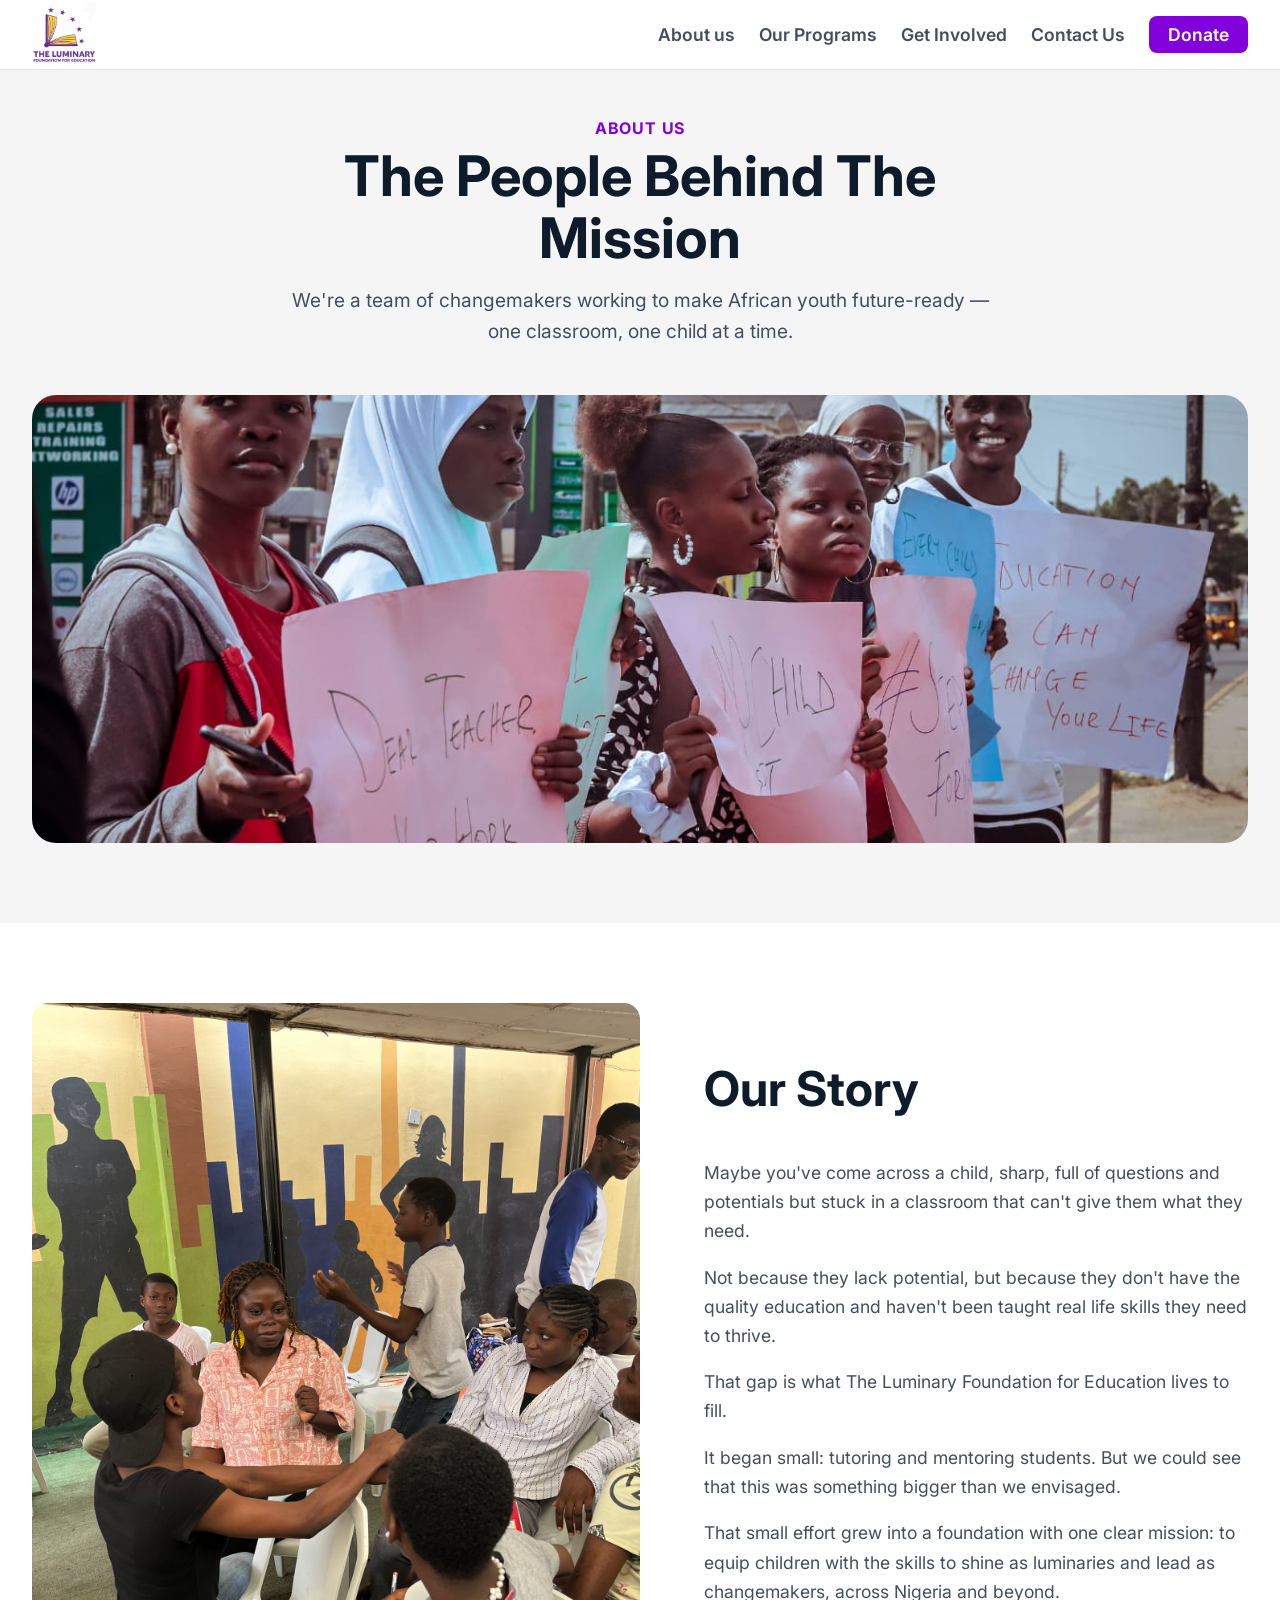
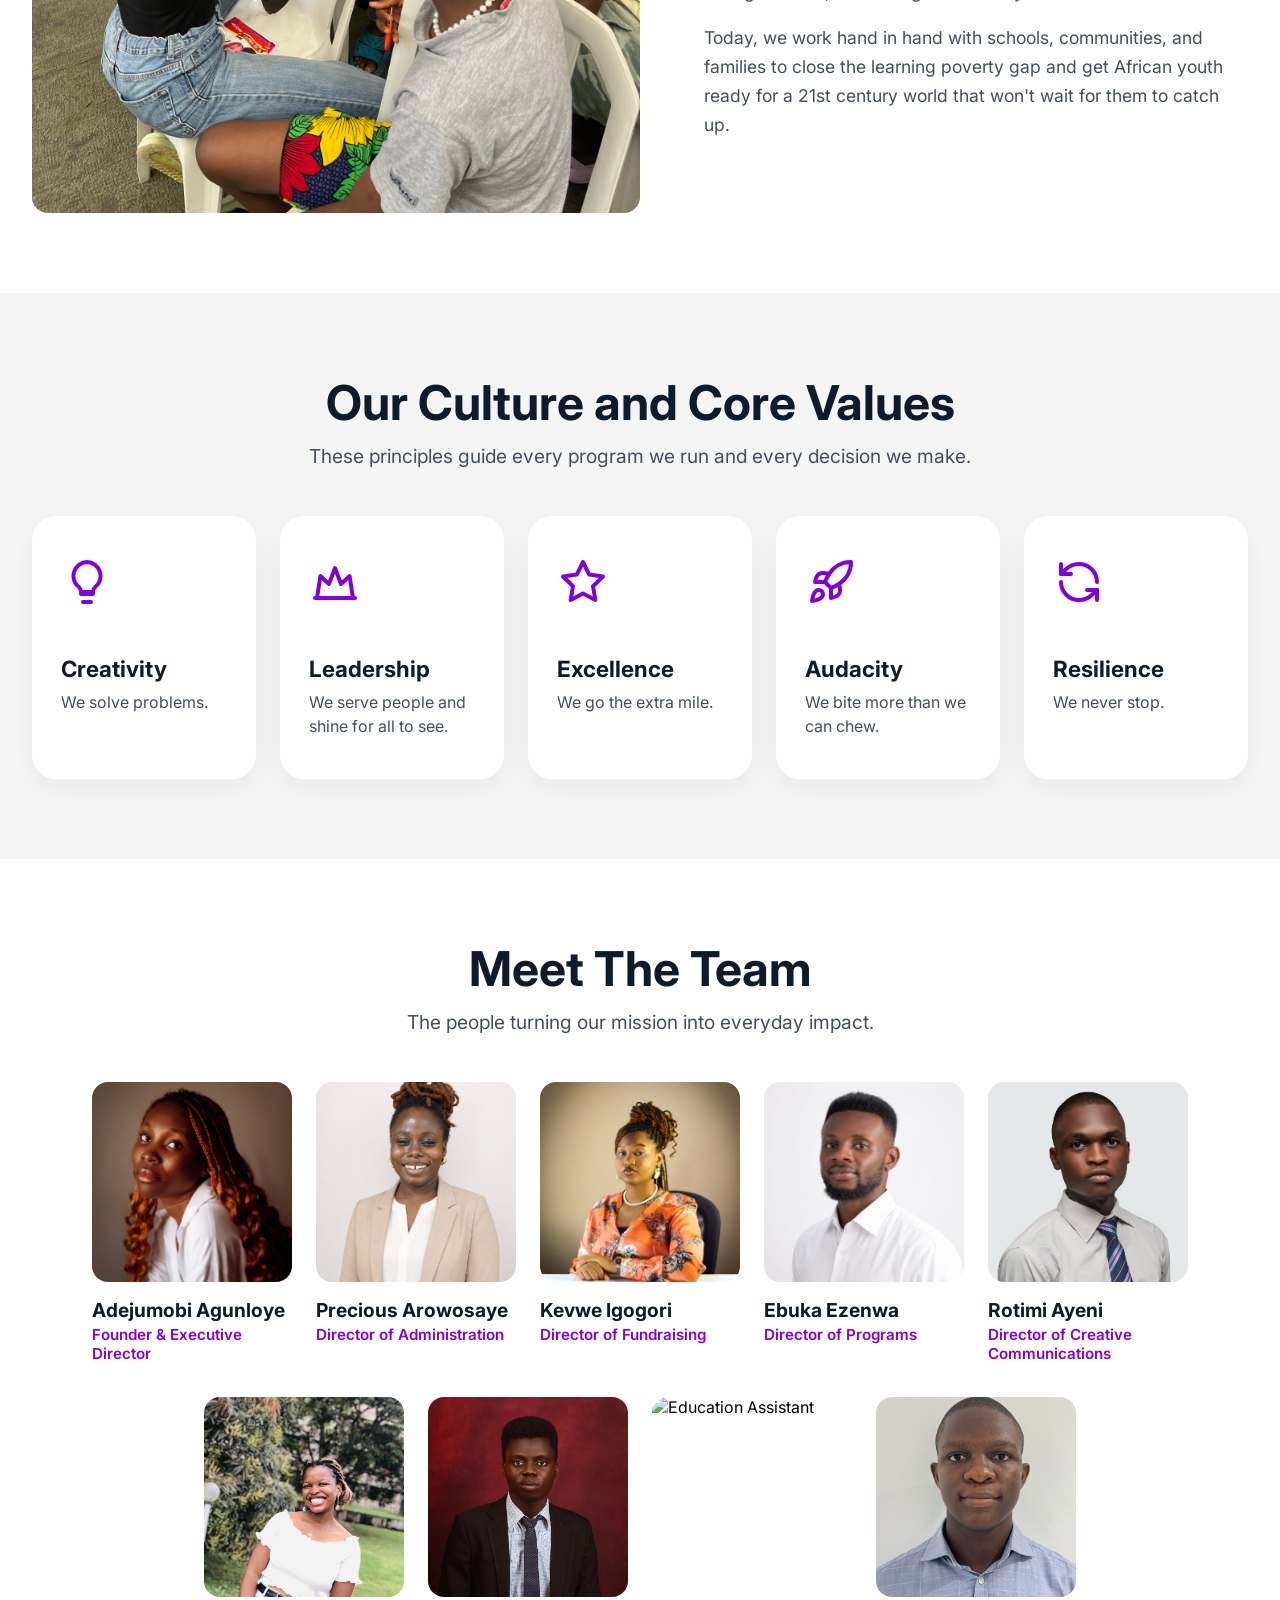
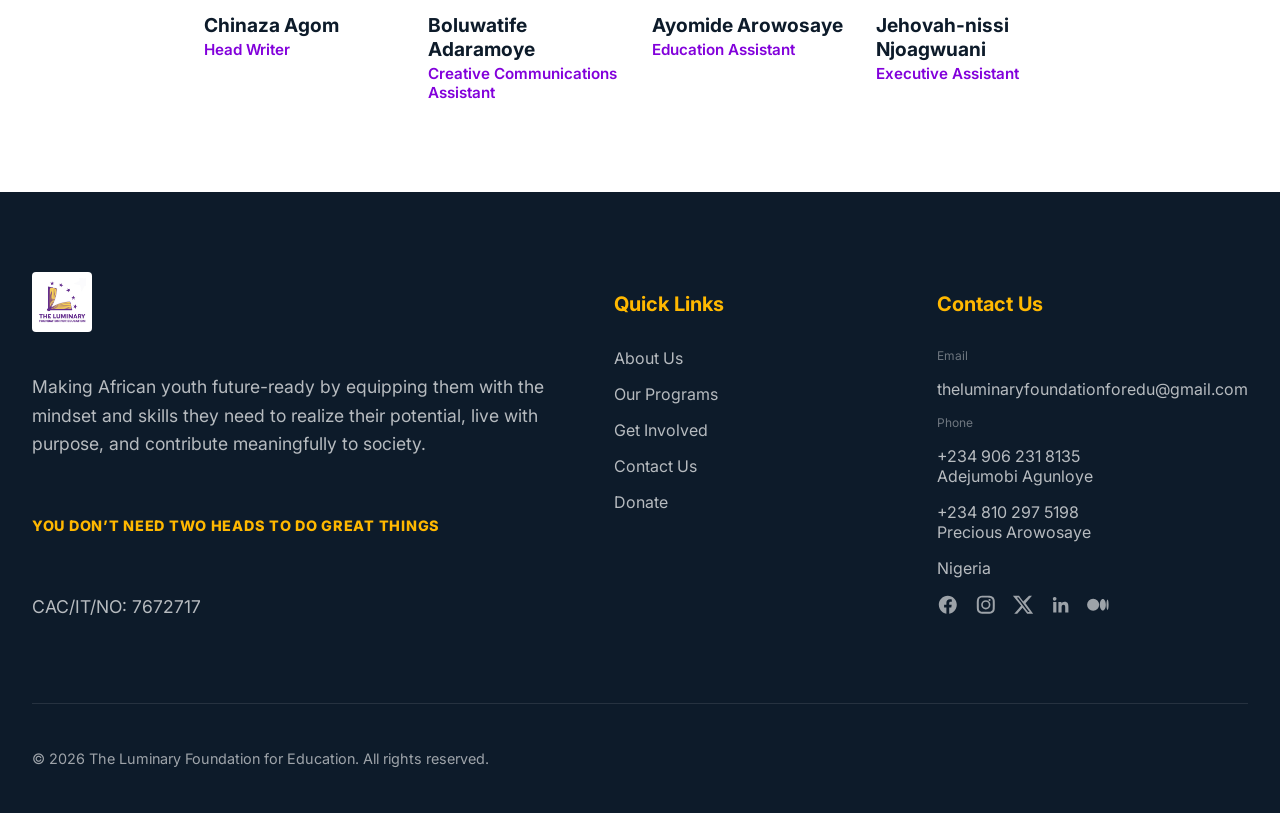
==== commit 23cd88b7: "updated texts, added assistants and head writer to about us, changed programs font color to white" ====
--- a/about_us.html
+++ b/about_us.html
@@ -50,7 +50,7 @@
             <p class="about-hero-tagline">ABOUT US</p>
             <h1>The People Behind The Mission</h1>
             <p class="about-hero-sub">
-              We're a team of educators, writers, and changemakers working to
+              We're a team of changemakers working to
               make African youth future-ready — one classroom, one child at a
               time.
             </p>
@@ -73,22 +73,22 @@
             <div class="edu-crisis-text">
               <h1 class="our-story-heading">Our Story</h1>
               <p>
-                The Luminary Foundation for Education was born out of a simple
-                but urgent observation: too many bright, capable children in
-                Nigeria were being failed not by a lack of potential, but by a
-                lack of access to quality education and the writing and
-                thinking skills needed to thrive beyond the classroom.
-              </p>
-              <p>
-                What started as a small volunteer effort to tutor and mentor
-                students has grown into a foundation with a clear mission —
-                to equip children with the skills to shine as luminaries and
-                lead as changemakers, across Nigeria and beyond.
-              </p>
-              <p>
-                Today, we work directly with schools, communities, and
-                families to close the learning poverty gap and prepare
-                African youth for the 21st-century world.
+                Maybe you've come across a child, sharp, full of questions and potentials but stuck in a classroom that can't give them what they need.
+              </p>
+              <p>
+                Not because they lack potential, but because they don't have the quality education and haven't been taught real life skills they need to thrive.
+              </p>
+              <p>
+                That gap is what The Luminary Foundation for Education lives to fill.
+              </p>
+              <p>
+                It began small: tutoring and mentoring students.  But we could see that this was something bigger than we envisaged.
+              </p>
+              <p>
+                That small effort grew into a foundation with one clear mission: to equip children with the skills to shine as luminaries and lead as changemakers, across Nigeria and beyond.
+              </p>
+              <p>
+                Today, we work hand in hand with schools, communities, and families to close the learning poverty gap and get African youth ready for a 21st century world that won't wait for them to catch up.
               </p>
             </div>
           </div>
@@ -98,7 +98,7 @@
       <section class="our-values__shell">
         <div class="limit">
           <div class="our-values__layout">
-            <h1 class="our-values-heading">Our Values</h1>
+            <h1 class="our-values-heading">Our Culture and Core  Values</h1>
             <p class="our-values-sub">
               These principles guide every program we run and every decision
               we make.
@@ -107,43 +107,56 @@
               <div class="value-card">
                 <div class="gic-icon-box">
                   <svg viewBox="0 0 24 24" fill="none" stroke="#8200db" stroke-width="2" stroke-linecap="round" stroke-linejoin="round" width="48" height="48">
-                    <path d="M12 20h9"></path>
-                    <path d="M16.5 3.5a2.12 2.12 0 0 1 3 3L7 19l-4 1 1-4Z"></path>
+                    <path d="M9 18h6"></path>
+                    <path d="M10 22h4"></path>
+                    <path d="M12 2a7 7 0 0 0-4 12.6c.6.5 1 1.2 1 2.4h6c0-1.2.4-1.9 1-2.4A7 7 0 0 0 12 2Z"></path>
+                  </svg>
+                </div>
+                <h3>Creativity</h3>
+                <p>We solve problems.</p>
+              </div>
+              <div class="value-card">
+                <div class="gic-icon-box">
+                  <svg viewBox="0 0 24 24" fill="none" stroke="#8200db" stroke-width="2" stroke-linecap="round" stroke-linejoin="round" width="48" height="48">
+                    <path d="M2 20h20"></path>
+                    <path d="m3 20 1.7-11L9 13l3-8 3 8 4.3-4L21 20"></path>
+                  </svg>
+                </div>
+                <h3>Leadership</h3>
+                <p>We serve people and shine for all to see.</p>
+              </div>
+              <div class="value-card">
+                <div class="gic-icon-box">
+                  <svg viewBox="0 0 24 24" fill="none" stroke="#8200db" stroke-width="2" stroke-linecap="round" stroke-linejoin="round" width="48" height="48">
+                    <path d="m12 2 3.09 6.26L22 9.27l-5 4.87L18.18 21 12 17.77 5.82 21 7 14.14 2 9.27l6.91-1.01L12 2Z"></path>
                   </svg>
                 </div>
                 <h3>Excellence</h3>
-                <p>We hold ourselves and our students to a high standard, because every child deserves the best we can give.</p>
-              </div>
-              <div class="value-card">
-                <div class="gic-icon-box">
-                  <svg viewBox="0 0 24 24" fill="none" stroke="#8200db" stroke-width="2" stroke-linecap="round" stroke-linejoin="round" width="48" height="48">
-                    <path d="M20.84 4.61a5.5 5.5 0 0 0-7.78 0L12 5.67l-1.06-1.06a5.5 5.5 0 0 0-7.78 7.78l1.06 1.06L12 21.23l7.78-7.78 1.06-1.06a5.5 5.5 0 0 0 0-7.78z"></path>
-                  </svg>
-                </div>
-                <h3>Integrity</h3>
-                <p>We do right by our students, families, and partners, even when no one is watching.</p>
-              </div>
-              <div class="value-card">
-                <div class="gic-icon-box">
-                  <svg viewBox="0 0 24 24" fill="none" stroke="#8200db" stroke-width="2" stroke-linecap="round" stroke-linejoin="round" width="48" height="48">
-                    <circle cx="12" cy="12" r="10"></circle>
-                    <path d="M12 6v6l4 2"></path>
-                  </svg>
-                </div>
-                <h3>Consistency</h3>
-                <p>Transformation takes time — we show up for our students today, tomorrow, and for the long run.</p>
-              </div>
-              <div class="value-card">
-                <div class="gic-icon-box">
-                  <svg viewBox="0 0 24 24" fill="none" stroke="#8200db" stroke-width="2" stroke-linecap="round" stroke-linejoin="round" width="48" height="48">
-                    <path d="M17 21v-2a4 4 0 0 0-4-4H5a4 4 0 0 0-4 4v2"></path>
-                    <circle cx="9" cy="7" r="4"></circle>
-                    <path d="M23 21v-2a4 4 0 0 0-3-3.87"></path>
-                    <path d="M16 3.13a4 4 0 0 1 0 7.75"></path>
-                  </svg>
-                </div>
-                <h3>Community</h3>
-                <p>We believe lasting change happens together — with families, schools, and partners walking alongside us.</p>
+                <p>We go the extra mile.</p>
+              </div>
+              <div class="value-card">
+                <div class="gic-icon-box">
+                  <svg viewBox="0 0 24 24" fill="none" stroke="#8200db" stroke-width="2" stroke-linecap="round" stroke-linejoin="round" width="48" height="48">
+                    <path d="M4.5 16.5c-1.5 1.26-2 5-2 5s3.74-.5 5-2c.71-.84.7-2.13-.09-2.91a2.18 2.18 0 0 0-2.91-.09Z"></path>
+                    <path d="M12 15l-3-3a22 22 0 0 1 2-3.95A12.88 12.88 0 0 1 22 2c0 2.72-.78 7.5-6 11a22.35 22.35 0 0 1-4 2Z"></path>
+                    <path d="M9 12H4s.55-3.03 2-4c1.62-1.08 5 0 5 0"></path>
+                    <path d="M12 15v5s3.03-.55 4-2c1.08-1.62 0-5 0-5"></path>
+                  </svg>
+                </div>
+                <h3>Audacity</h3>
+                <p>We bite more than we can chew.</p>
+              </div>
+              <div class="value-card">
+                <div class="gic-icon-box">
+                  <svg viewBox="0 0 24 24" fill="none" stroke="#8200db" stroke-width="2" stroke-linecap="round" stroke-linejoin="round" width="48" height="48">
+                    <path d="M21 12a9 9 0 0 0-9-9 9.75 9.75 0 0 0-6.74 2.74L3 8"></path>
+                    <path d="M3 3v5h5"></path>
+                    <path d="M3 12a9 9 0 0 0 9 9 9.75 9.75 0 0 0 6.74-2.74L21 16"></path>
+                    <path d="M16 16h5v5"></path>
+                  </svg>
+                </div>
+                <h3>Resilience</h3>
+                <p>We never stop.</p>
               </div>
             </div>
           </div>
@@ -183,6 +196,26 @@
                 <h3>Rotimi Ayeni</h3>
                 <p class="team-role">Director of Creative Communications</p>
               </div>
+              <div class="team-card">
+                <img src="img/chinaza.jpeg" alt="Head Writer" />
+                <h3>Chinaza Agom</h3>
+                <p class="team-role">Head Writer</p>
+              </div>
+              <div class="team-card">
+                <img src="img/bolu.jpeg" alt="Creative Communications Assistant" />
+                <h3>Boluwatife Adaramoye</h3>
+                <p class="team-role">Creative Communications Assistant</p>
+              </div>
+              <div class="team-card">
+                <img src="img/ayomide.jpg" alt="Education Assistant" />
+                <h3>Ayomide Arowosaye</h3>
+                <p class="team-role">Education Assistant</p>
+              </div>
+              <div class="team-card">
+                <img src="img/nissi.jpeg" alt="Executive Assistant" />
+                <h3>Jehovah-nissi Njoagwuani</h3>
+                <p class="team-role">Executive Assistant</p>
+              </div>
             </div>
           </div>
         </div>
@@ -200,7 +233,7 @@
               mindset and skills they need to realize their potential, live with
               purpose, and contribute meaningfully to society.
             </p>
-            <p class="footer-tagline">YOU CAN AND YOU SHOULD</p>
+            <p class="footer-tagline">You don’t need two heads to do great things</p>
             <p class="cac-reg">CAC/IT/NO: 7672717</p>
           </div>
 
--- a/css/styles.css
+++ b/css/styles.css
@@ -257,15 +257,18 @@
 }
 
 .edu-crisis-container img {
-    flex: 1 1 50%;
-    max-width: 50%;
+    width: 50%;
     height: auto;
     border-radius: 1rem;
     object-fit: cover;
 }
 
 .edu-crisis-text {
-    flex: 1 1 50%;
+    width: 50%;
+}
+
+.edu-crisis-text a {
+    text-decoration: none;
 }
 
 .edu-quote-container {
@@ -661,7 +664,11 @@
     }
 
     .edu-crisis-container img{
-        max-width:100%;
+    width: 100%;
+    }
+
+    .edu-crisis-text{
+        width: 100%;
     }
 
     .edu-quote-container{
@@ -1118,7 +1125,7 @@
 
 .program-stat-number {
     margin: 0;
-    color: #FFB800;
+    color: white;
     font-size: 2.2rem;
     font-weight: 800;
     line-height: 1.1;
@@ -1126,7 +1133,7 @@
 
 .program-stat-label {
     margin: 0;
-    color: #FFB800;
+    color: white;
     font-weight: 600;
     font-size: 0.95rem;
 }
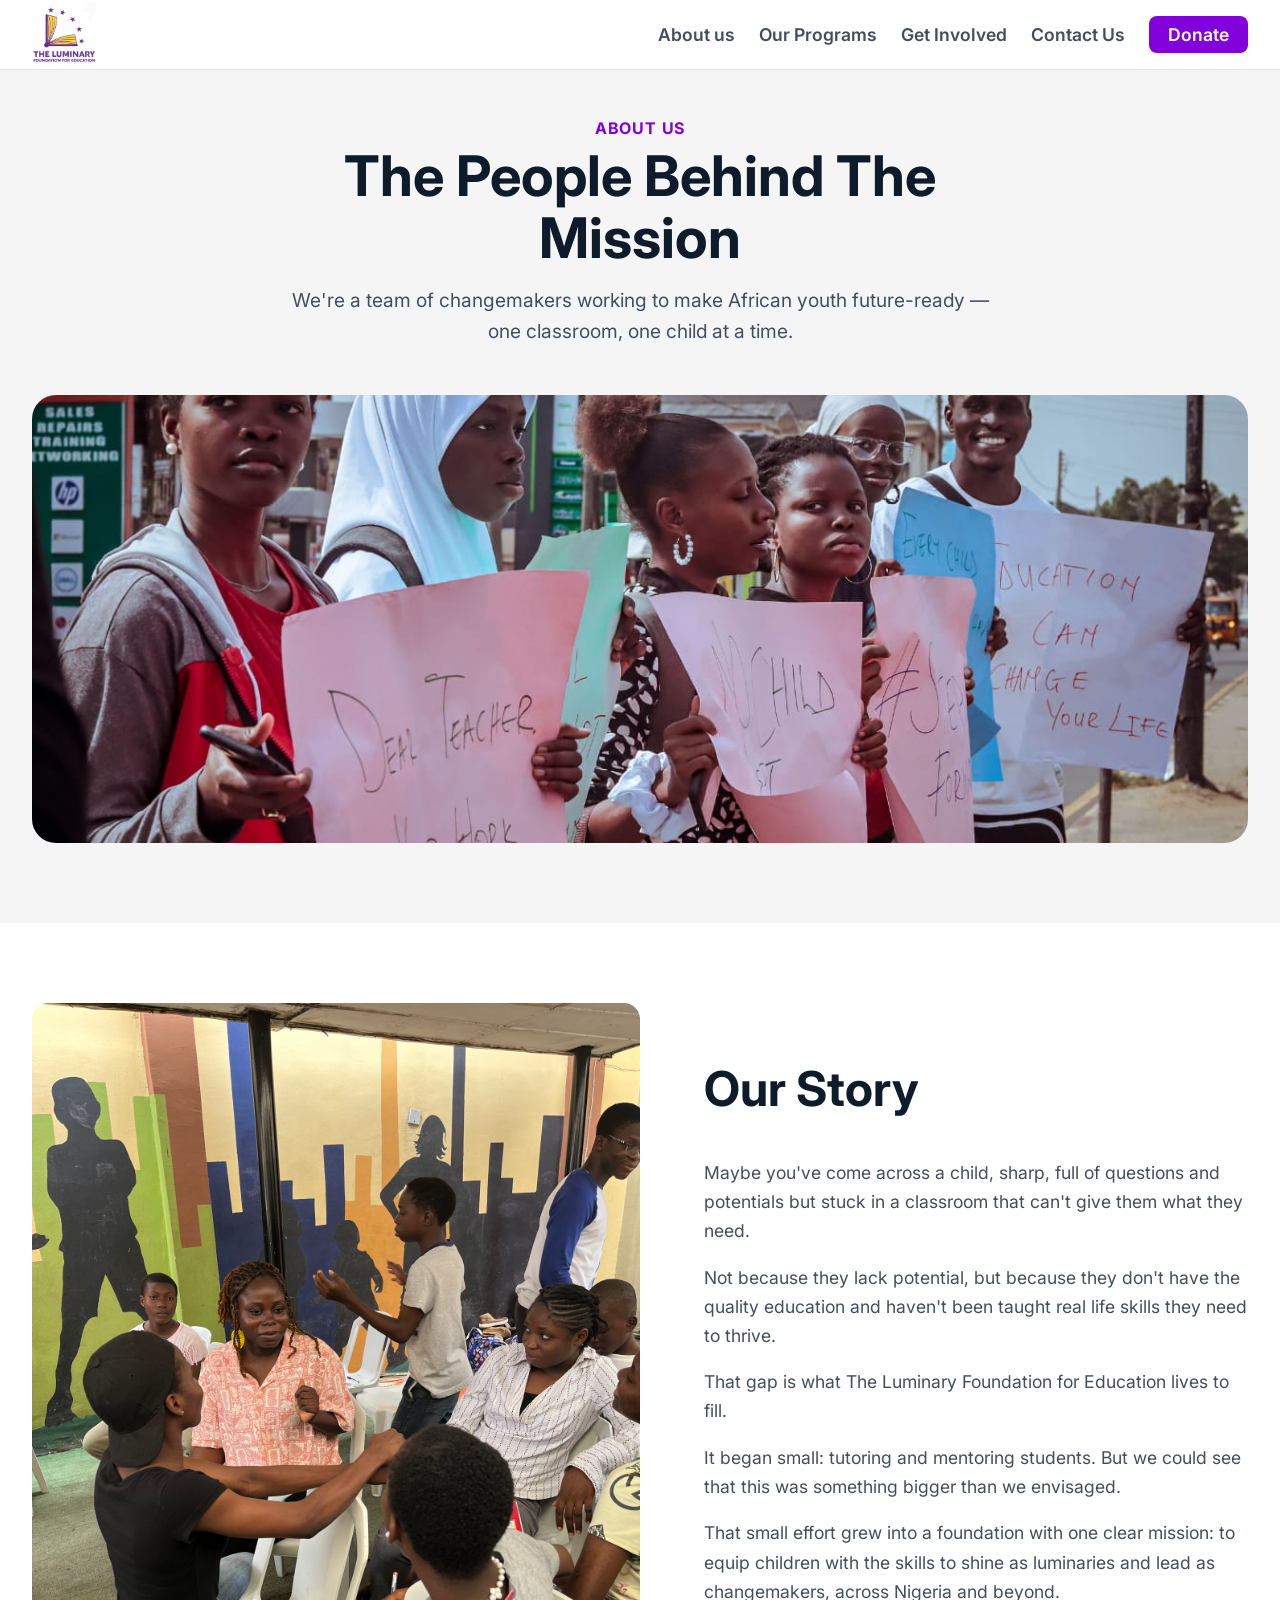
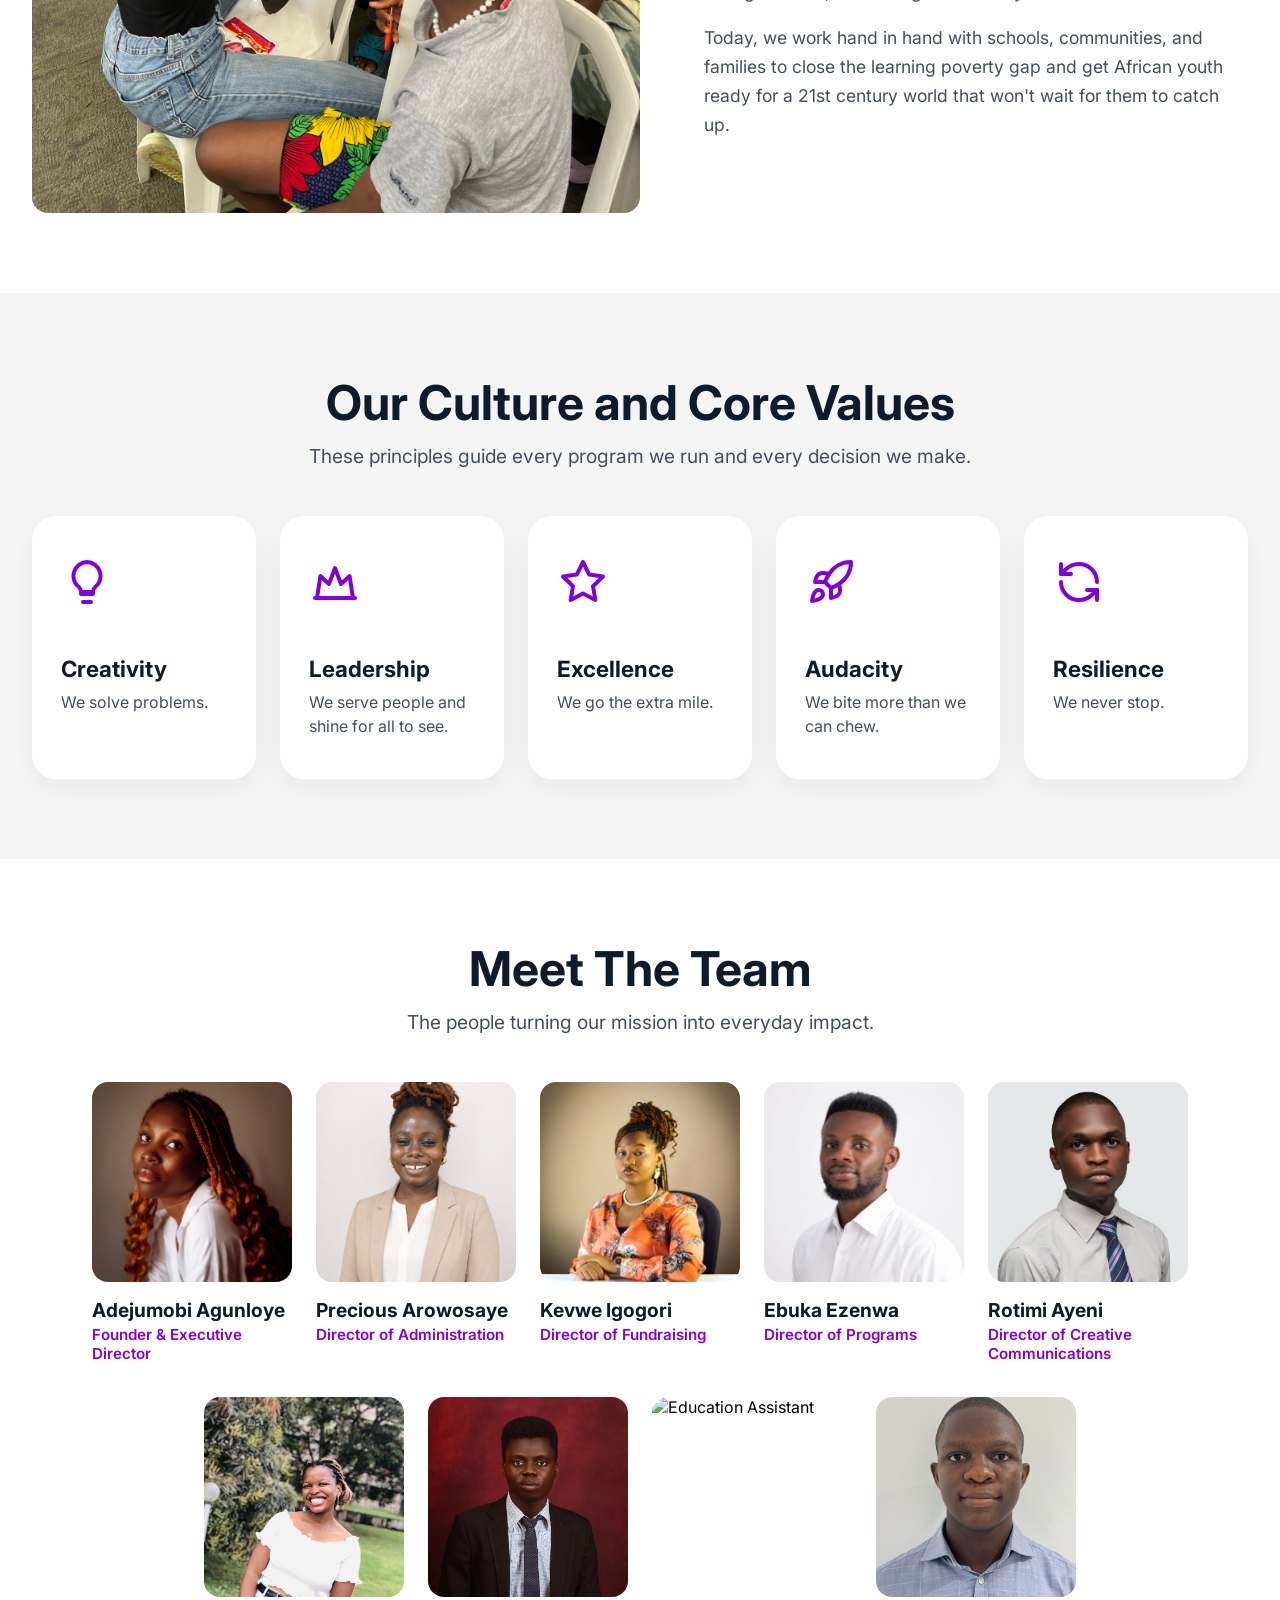
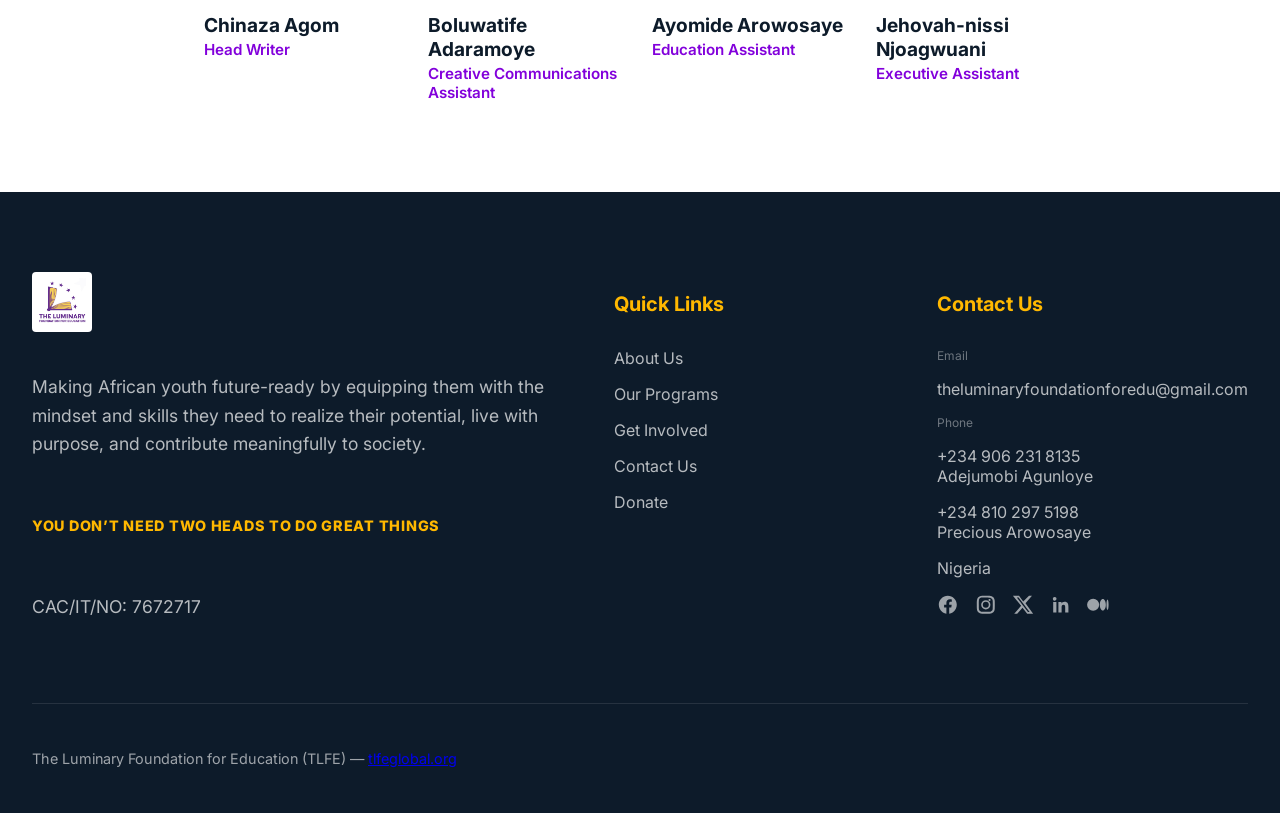
==== commit 62050e46: "updated the footer to fit google for NGO's requirements" ====
--- a/about_us.html
+++ b/about_us.html
@@ -285,8 +285,8 @@
 
         <div class="lower-footer">
           <p>
-            &copy; 2026 The Luminary Foundation for Education. All rights
-            reserved.
+            The Luminary Foundation for Education (TLFE) &mdash;
+            <a href="https://tlfeglobal.org">tlfeglobal.org</a>
           </p>
           <!-- <div class="legal-links">
             <a href="privacy-policy.html">Privacy Policy</a>
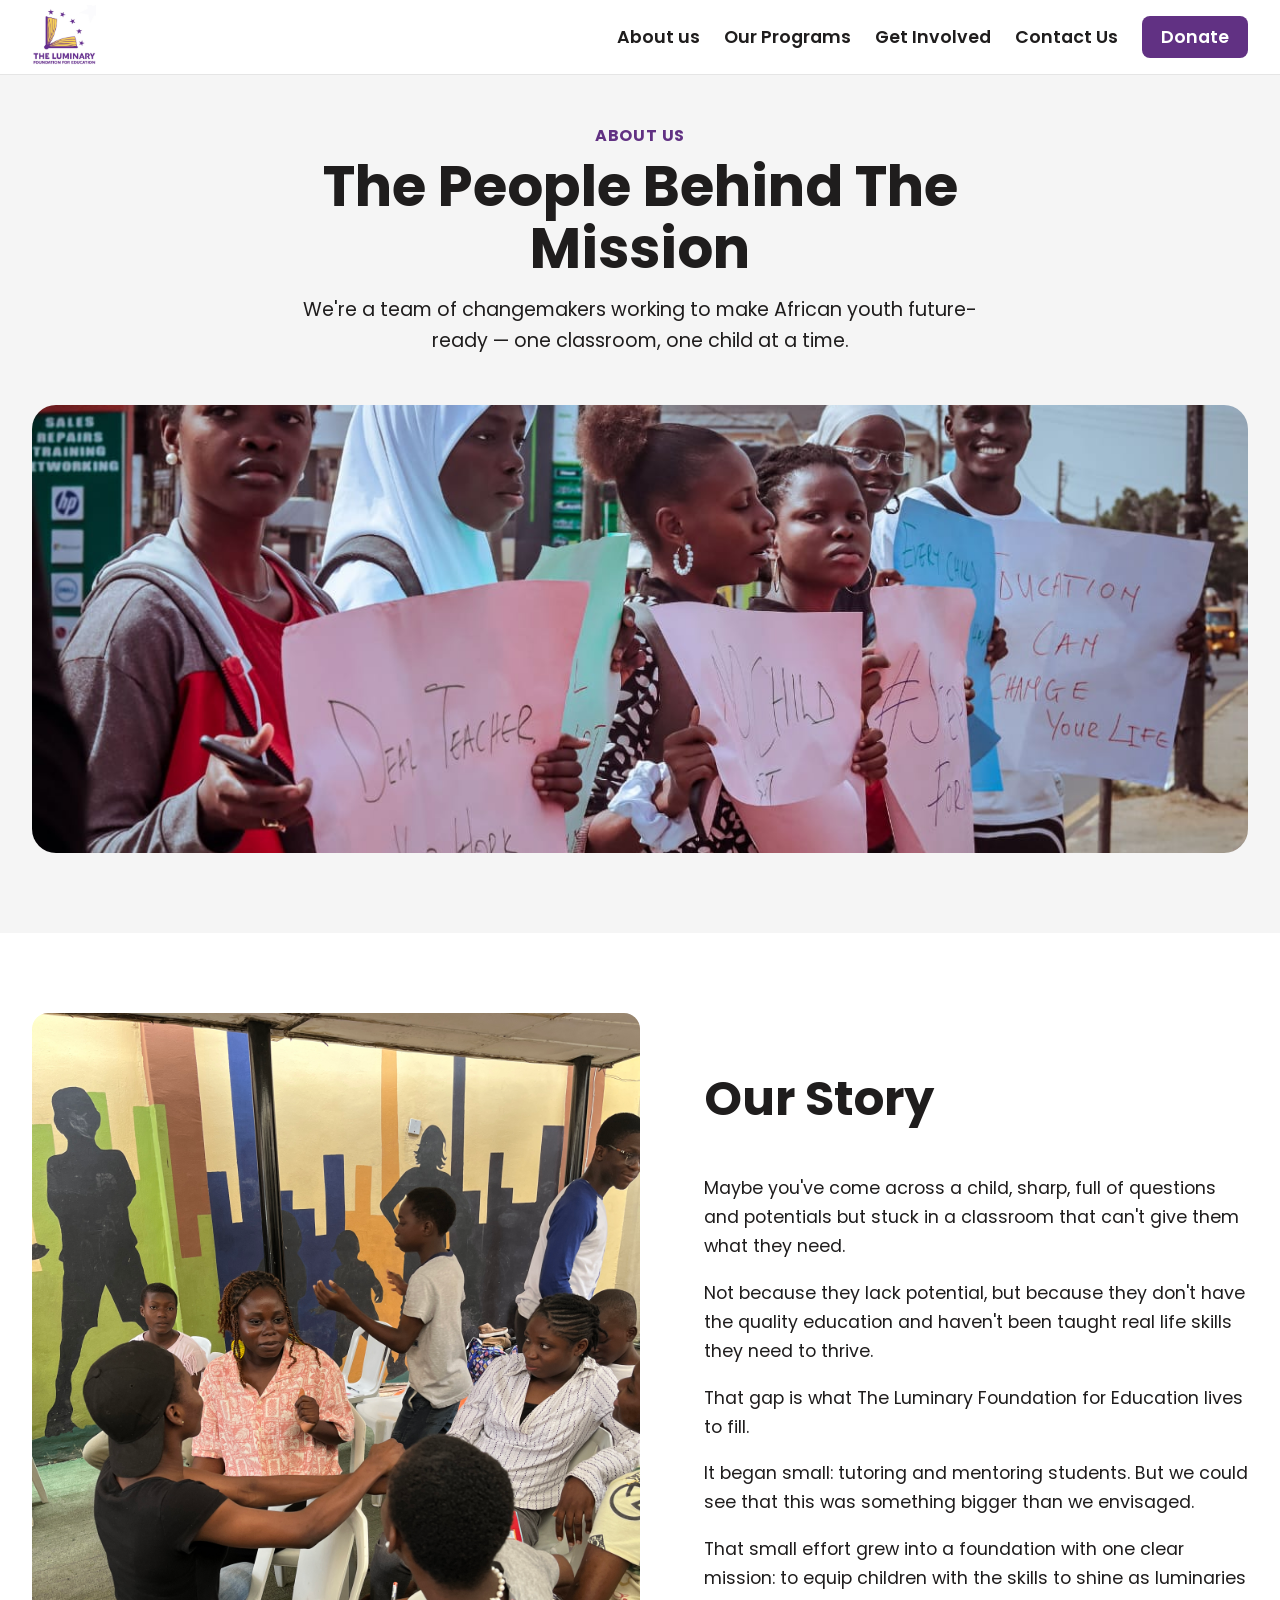
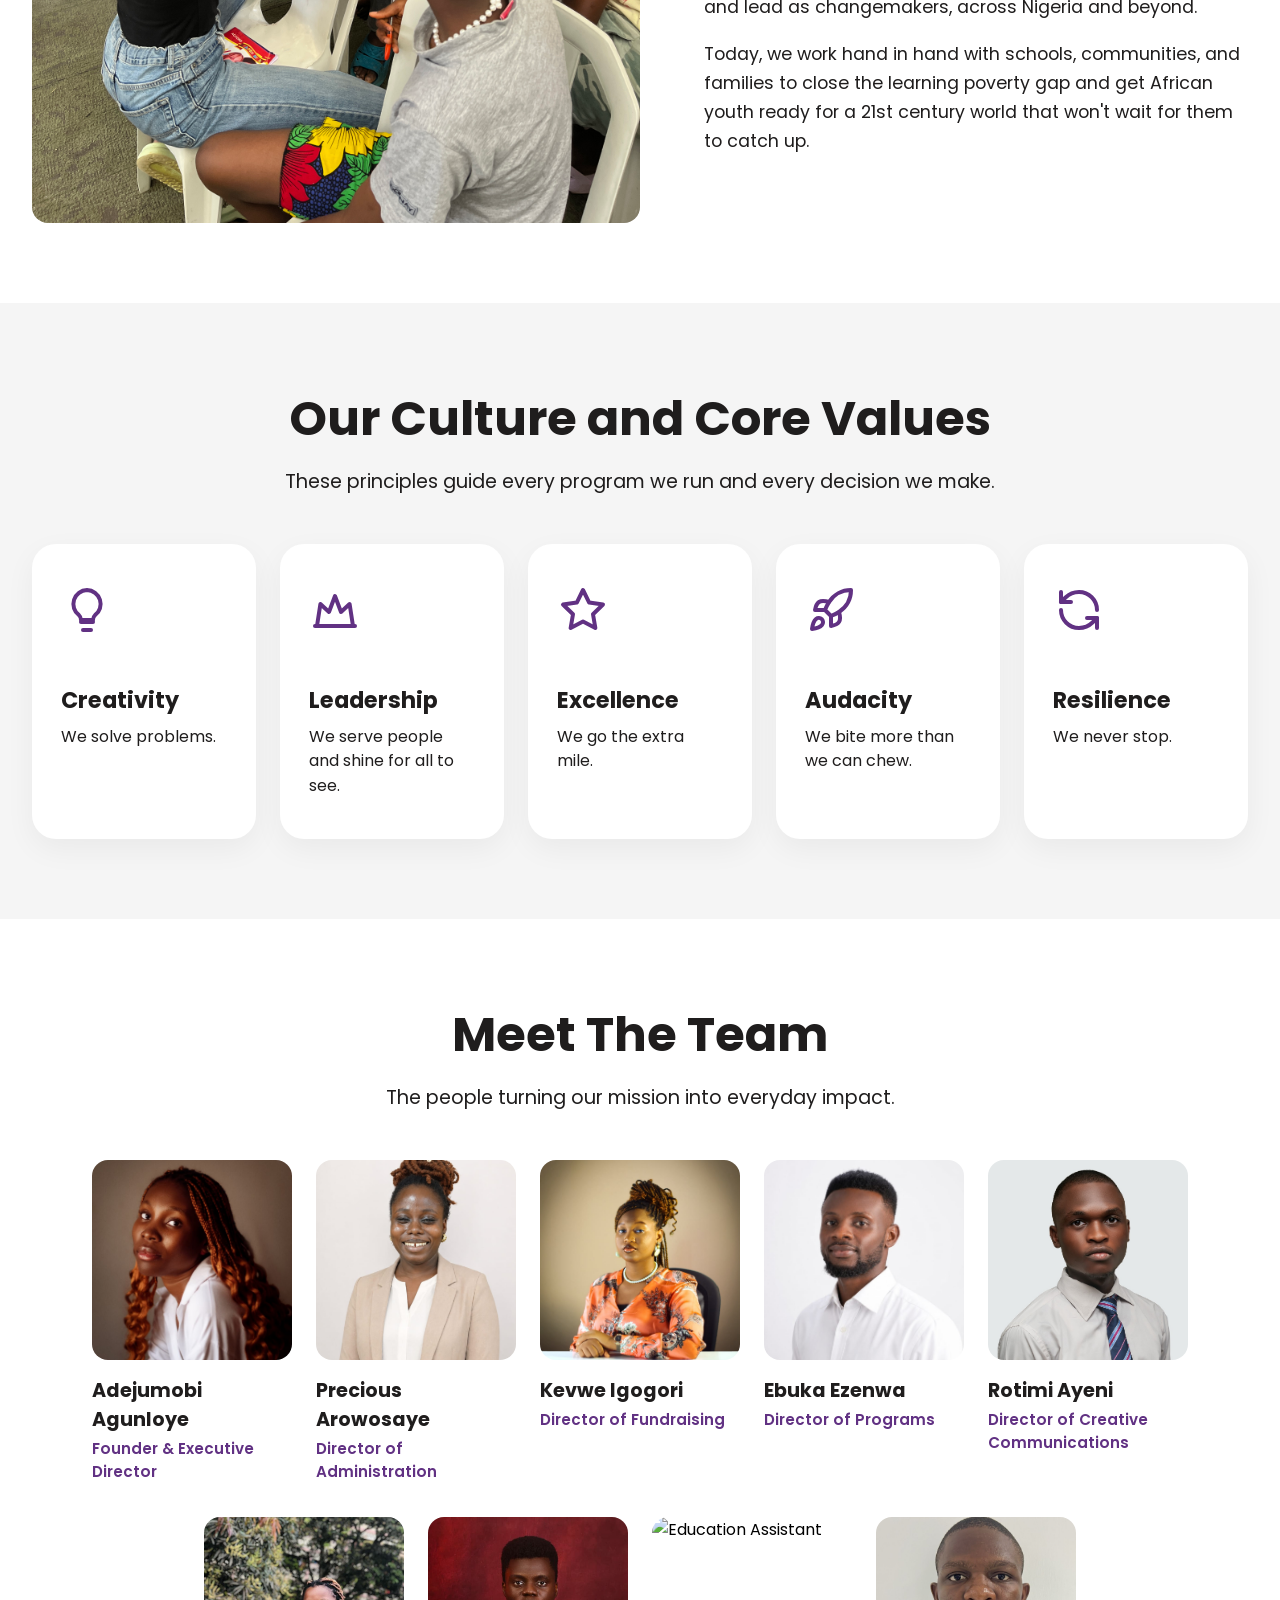
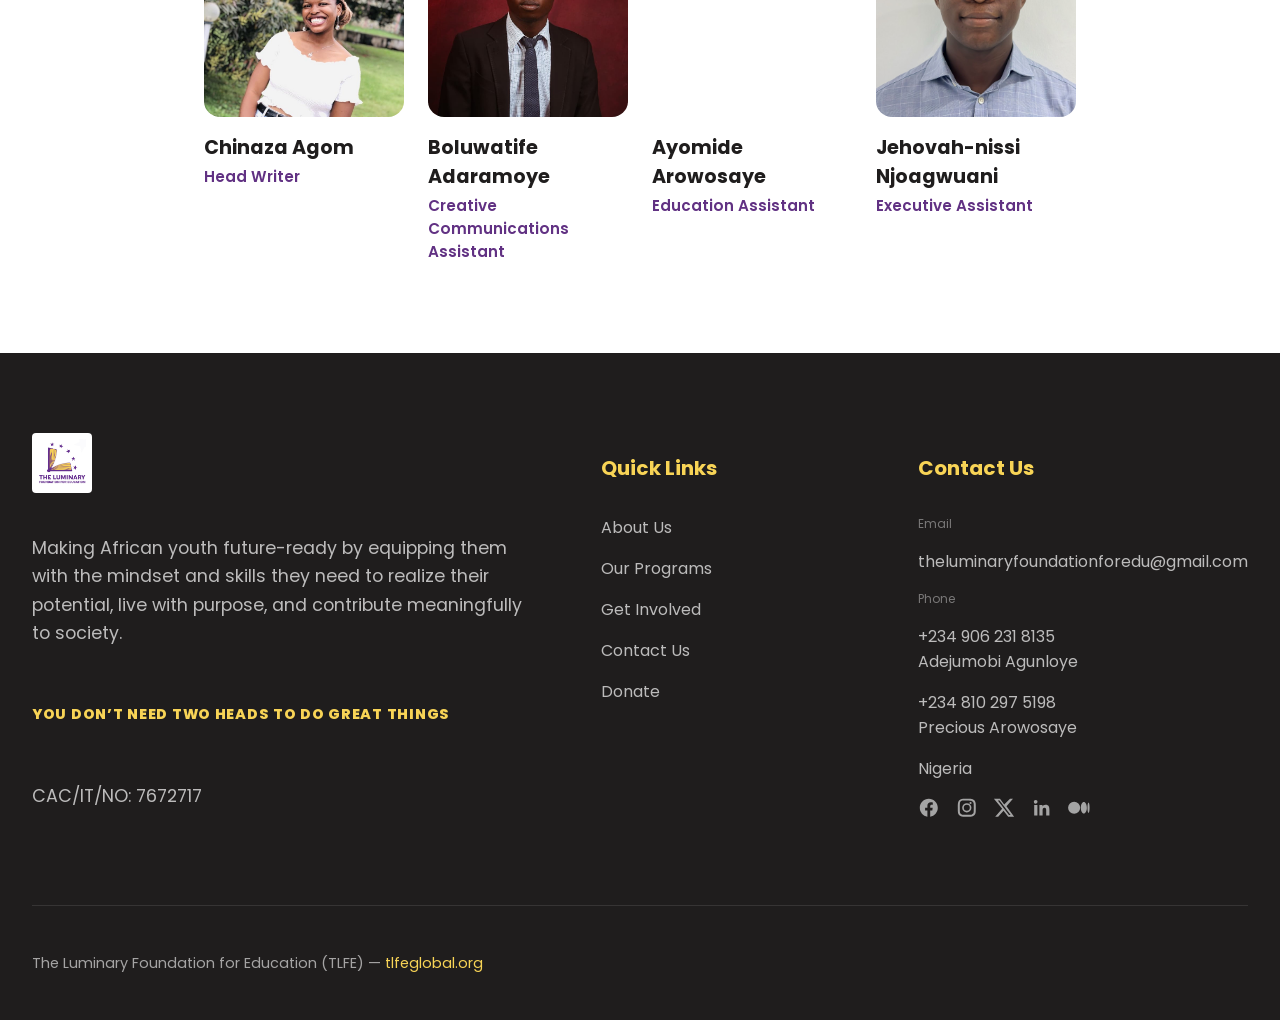
==== commit 4390ebcf: "updated the style to fit the brand guidelines" ====
--- a/about_us.html
+++ b/about_us.html
@@ -7,7 +7,7 @@
     <link rel="preload" as="image" href="img/hero-img.jpg">
     <link rel="preconnect" href="https://fonts.googleapis.com" />
     <link rel="preconnect" href="https://fonts.gstatic.com" crossorigin />
-    <link href="https://fonts.googleapis.com/css2?family=Inter:wght@400;500;600;700;800&display=swap" rel="stylesheet"/>
+    <link href="https://fonts.googleapis.com/css2?family=Poppins:wght@400;500;600;700;800&display=swap" rel="stylesheet"/>
     <link rel="icon" type="image/png" href="img/tlfe-logo.jpg">
     <title>theluminaryfoundationforeducation</title>
   </head>
@@ -106,7 +106,7 @@
             <div class="our-values-cards">
               <div class="value-card">
                 <div class="gic-icon-box">
-                  <svg viewBox="0 0 24 24" fill="none" stroke="#8200db" stroke-width="2" stroke-linecap="round" stroke-linejoin="round" width="48" height="48">
+                  <svg viewBox="0 0 24 24" fill="none" stroke="#613183" stroke-width="2" stroke-linecap="round" stroke-linejoin="round" width="48" height="48">
                     <path d="M9 18h6"></path>
                     <path d="M10 22h4"></path>
                     <path d="M12 2a7 7 0 0 0-4 12.6c.6.5 1 1.2 1 2.4h6c0-1.2.4-1.9 1-2.4A7 7 0 0 0 12 2Z"></path>
@@ -117,7 +117,7 @@
               </div>
               <div class="value-card">
                 <div class="gic-icon-box">
-                  <svg viewBox="0 0 24 24" fill="none" stroke="#8200db" stroke-width="2" stroke-linecap="round" stroke-linejoin="round" width="48" height="48">
+                  <svg viewBox="0 0 24 24" fill="none" stroke="#613183" stroke-width="2" stroke-linecap="round" stroke-linejoin="round" width="48" height="48">
                     <path d="M2 20h20"></path>
                     <path d="m3 20 1.7-11L9 13l3-8 3 8 4.3-4L21 20"></path>
                   </svg>
@@ -127,7 +127,7 @@
               </div>
               <div class="value-card">
                 <div class="gic-icon-box">
-                  <svg viewBox="0 0 24 24" fill="none" stroke="#8200db" stroke-width="2" stroke-linecap="round" stroke-linejoin="round" width="48" height="48">
+                  <svg viewBox="0 0 24 24" fill="none" stroke="#613183" stroke-width="2" stroke-linecap="round" stroke-linejoin="round" width="48" height="48">
                     <path d="m12 2 3.09 6.26L22 9.27l-5 4.87L18.18 21 12 17.77 5.82 21 7 14.14 2 9.27l6.91-1.01L12 2Z"></path>
                   </svg>
                 </div>
@@ -136,7 +136,7 @@
               </div>
               <div class="value-card">
                 <div class="gic-icon-box">
-                  <svg viewBox="0 0 24 24" fill="none" stroke="#8200db" stroke-width="2" stroke-linecap="round" stroke-linejoin="round" width="48" height="48">
+                  <svg viewBox="0 0 24 24" fill="none" stroke="#613183" stroke-width="2" stroke-linecap="round" stroke-linejoin="round" width="48" height="48">
                     <path d="M4.5 16.5c-1.5 1.26-2 5-2 5s3.74-.5 5-2c.71-.84.7-2.13-.09-2.91a2.18 2.18 0 0 0-2.91-.09Z"></path>
                     <path d="M12 15l-3-3a22 22 0 0 1 2-3.95A12.88 12.88 0 0 1 22 2c0 2.72-.78 7.5-6 11a22.35 22.35 0 0 1-4 2Z"></path>
                     <path d="M9 12H4s.55-3.03 2-4c1.62-1.08 5 0 5 0"></path>
@@ -148,7 +148,7 @@
               </div>
               <div class="value-card">
                 <div class="gic-icon-box">
-                  <svg viewBox="0 0 24 24" fill="none" stroke="#8200db" stroke-width="2" stroke-linecap="round" stroke-linejoin="round" width="48" height="48">
+                  <svg viewBox="0 0 24 24" fill="none" stroke="#613183" stroke-width="2" stroke-linecap="round" stroke-linejoin="round" width="48" height="48">
                     <path d="M21 12a9 9 0 0 0-9-9 9.75 9.75 0 0 0-6.74 2.74L3 8"></path>
                     <path d="M3 3v5h5"></path>
                     <path d="M3 12a9 9 0 0 0 9 9 9.75 9.75 0 0 0 6.74-2.74L21 16"></path>
--- a/css/styles.css
+++ b/css/styles.css
@@ -1,11 +1,24 @@
+:root {
+    --brand-purple: #613183;
+    --brand-yellow: #F8D456;
+    --brand-white: #FFFFFF;
+    --brand-charcoal: #1F1D1D;
+    --font-primary: "Neue Montreal", "Poppins", sans-serif;
+    --font-secondary: "Poppins", sans-serif;
+}
+
 *, *::before, *::after {
     box-sizing: border-box;
 }
 
 body {
-    font-family: 'Inter', sans-serif;
+    font-family: var(--font-secondary);
     margin: 0;
     padding: 0;
+}
+
+h1, h2, h3, h4, h5, h6 {
+    font-family: var(--font-primary);
 }
 
 img {
@@ -47,7 +60,7 @@
     display: block;
     width: 1.5rem;
     height: 2px;
-    background-color: #2f1828;
+    background-color: var(--brand-charcoal);
     border-radius: 999px;
 }
 
@@ -71,19 +84,19 @@
 
 .site-header-nav-links {
     text-decoration: none;
-    color: #434d5e;
+    color: var(--brand-charcoal);
     font-size: 1.1rem;
     font-weight: 600;
     white-space: nowrap;
 }
 
 .site-header-nav-links:hover {
-    color: #8200db;
+    color: var(--brand-purple);
 }
 
 .site-header__nav button {
     border: none;
-    background-color: #8200db;
+    background-color: var(--brand-purple);
     color: white;
     font-size: 1.1rem;
     padding: 0.5rem;
@@ -92,7 +105,7 @@
 }
 
 .site-header__nav button:hover {
-    background-color: #8200db;
+    background-color: var(--brand-purple);
     filter: brightness(70%);
 }
 
@@ -102,7 +115,7 @@
     justify-content: center;
     border-radius: 0.5rem;
     padding: 0.5rem 1.2rem;
-    background-color: #8200db;
+    background-color: var(--brand-purple);
     color: white;
 }
 
@@ -143,7 +156,7 @@
 }
 
 .hero-tagline {
-    color: #FFB800;
+    color: var(--brand-yellow);
     font-weight: 600;
     margin-inline-start: 0.5rem;
     padding: 0;
@@ -173,8 +186,8 @@
 
 .hero__layout button {
     border: none;
-    background-color: #FFB800;
-    color: #2f1828;
+    background-color: var(--brand-yellow);
+    color: var(--brand-charcoal);
     width: fit-content;
     font-size: 1.5rem;
     font-weight: 600;
@@ -187,7 +200,7 @@
 }
 
 .hero__layout .learn-more {
-    background-color: #8200db;
+    background-color: var(--brand-purple);
     color: white;
 }
 
@@ -231,7 +244,7 @@
 }
 
 .edu-stats-items .edu-stat-number {
-    color: #8200db;
+    color: var(--brand-purple);
     font-size: 3.5rem;
     font-weight: 800;
     padding: 0rem;
@@ -240,7 +253,7 @@
 }
 
 .edu-stats-items p {
-    color: #434d5e;
+    color: var(--brand-charcoal);
     font-size: 1.2rem;
     padding: 0rem;
     margin: 0rem;
@@ -303,7 +316,7 @@
 .why-we-exist-header {
     font-size: 3rem;
     margin-bottom: 1.5rem;
-    color: #2f1828; 
+    color: var(--brand-charcoal);
 }
 
 .why-we-exist-p {
@@ -343,7 +356,7 @@
 
 .mav-text h3 {
     font-size: 1.8rem;
-    color: #2f1828;
+    color: var(--brand-charcoal);
     margin-top: 0;
     margin-bottom: 0.5rem;
 }
@@ -351,11 +364,11 @@
 .mav-text p {
     font-size: 1.1rem;
     line-height: 1.6;
-    color: #434d5e;
+    color: var(--brand-charcoal);
 }
 
 .commitment_shell {
-    background-color: #8200db;
+    background-color: var(--brand-purple);
     padding: 4rem;
 }
 
@@ -391,7 +404,7 @@
     margin: 0rem;
 }
 .get-involved-tagline p {
-    color: #434d5e;
+    color: var(--brand-charcoal);
     line-height: 1.5;
     font-size: 1.7rem;
 }
@@ -440,21 +453,21 @@
     font-size: 2rem;
     font-weight: 800;
     margin-bottom: 0.8rem;
-    color: #0d1b2a;
+    color: var(--brand-charcoal);
     letter-spacing: -0.01em;
 }
 
 .get-involved-card p {
     font-size: 1.1rem;
     line-height: 1.6;
-    color: #434d5e;
+    color: var(--brand-charcoal);
     margin-bottom: 2.5rem;
     flex-grow: 1;
 }
 
 .gic-btn {
     width: 100%;
-    background-color: #8200db;
+    background-color: var(--brand-purple);
     color: white;
     border: none;
     padding: 1rem;
@@ -474,7 +487,7 @@
 }
 
 footer {
-    background-color: #0d1b2a;
+    background-color: var(--brand-charcoal);
     color: #ffffff;
     padding-block: 5rem 2rem;
     width: 100%;
@@ -547,7 +560,7 @@
 }
 
 .about-footer .footer-tagline {
-    color: #FFB800;
+    color: var(--brand-yellow);
     font-weight: 800;
     text-transform: uppercase;
     font-size: 0.9rem;
@@ -567,7 +580,7 @@
     font-size: 1.25rem;
     font-weight: 700;
     margin-bottom: 2rem;
-    color: #FFB800;
+    color: var(--brand-yellow);
 }
 
 .upper-footer a, .contact-info p {
@@ -580,7 +593,7 @@
 }
 
 .upper-footer a:hover {
-    color: #8200db;
+    color: var(--brand-purple);
 }
 
 .contact-label {
@@ -602,6 +615,17 @@
     align-items: center;
     font-size: 0.9rem;
     color: rgba(255, 255, 255, 0.6);
+}
+
+.lower-footer a {
+    color: var(--brand-yellow);
+    text-decoration: none;
+}
+
+.lower-footer a:hover,
+.lower-footer a:focus-visible {
+    color: var(--brand-white);
+    text-decoration: underline;
 }
 
 .legal-links {
@@ -807,7 +831,7 @@
 }
 
 .about-hero-tagline {
-    color: #8200db;
+    color: var(--brand-purple);
     font-weight: 700;
     letter-spacing: 0.05em;
     margin: 0;
@@ -816,13 +840,13 @@
 .about-hero__layout h1 {
     font-size: 3.5rem;
     margin: 0;
-    color: #0d1b2a;
+    color: var(--brand-charcoal);
     line-height: 1.1;
 }
 
 .about-hero-sub {
     font-size: 1.2rem;
-    color: #434d5e;
+    color: var(--brand-charcoal);
     line-height: 1.6;
     margin: 0;
     margin-top: 0.5rem;
@@ -843,11 +867,11 @@
 .our-story-heading {
     font-size: 3rem;
     margin-top: 0;
-    color: #0d1b2a;
+    color: var(--brand-charcoal);
 }
 
 .our-story__shell .edu-crisis-text p {
-    color: #434d5e;
+    color: var(--brand-charcoal);
     font-size: 1.1rem;
     line-height: 1.65;
 }
@@ -867,11 +891,11 @@
 .our-values-heading {
     font-size: 3rem;
     margin: 0;
-    color: #0d1b2a;
+    color: var(--brand-charcoal);
 }
 
 .our-values-sub {
-    color: #434d5e;
+    color: var(--brand-charcoal);
     font-size: 1.2rem;
     margin-top: 0.75rem;
     margin-bottom: 3rem;
@@ -903,12 +927,12 @@
 
 .value-card h3 {
     font-size: 1.4rem;
-    color: #0d1b2a;
+    color: var(--brand-charcoal);
     margin-bottom: 0.5rem;
 }
 
 .value-card p {
-    color: #434d5e;
+    color: var(--brand-charcoal);
     font-size: 1rem;
     line-height: 1.55;
     margin: 0;
@@ -929,11 +953,11 @@
 .our-team-heading {
     font-size: 3rem;
     margin: 0;
-    color: #0d1b2a;
+    color: var(--brand-charcoal);
 }
 
 .our-team-sub {
-    color: #434d5e;
+    color: var(--brand-charcoal);
     font-size: 1.2rem;
     margin-top: 0.75rem;
     margin-bottom: 3rem;
@@ -963,12 +987,12 @@
 
 .team-card h3 {
     font-size: 1.2rem;
-    color: #0d1b2a;
+    color: var(--brand-charcoal);
     margin: 0;
 }
 
 .team-role {
-    color: #8200db;
+    color: var(--brand-purple);
     font-weight: 600;
     font-size: 0.95rem;
     margin: 0.2rem 0 0.6rem;
@@ -1042,7 +1066,7 @@
 }
 
 .programs-hero-tagline {
-    color: #FFB800;
+    color: var(--brand-yellow);
     font-weight: 700;
     letter-spacing: 0.05em;
     margin: 0;
@@ -1149,10 +1173,10 @@
 .programs-year-heading {
     font-size: 2rem;
     font-weight: 800;
-    color: #0d1b2a;
+    color: var(--brand-charcoal);
     margin: 0 0 1.5rem;
     padding-bottom: 0.75rem;
-    border-bottom: 3px solid #8200db;
+    border-bottom: 3px solid var(--brand-purple);
 }
 
 .program-overlay {
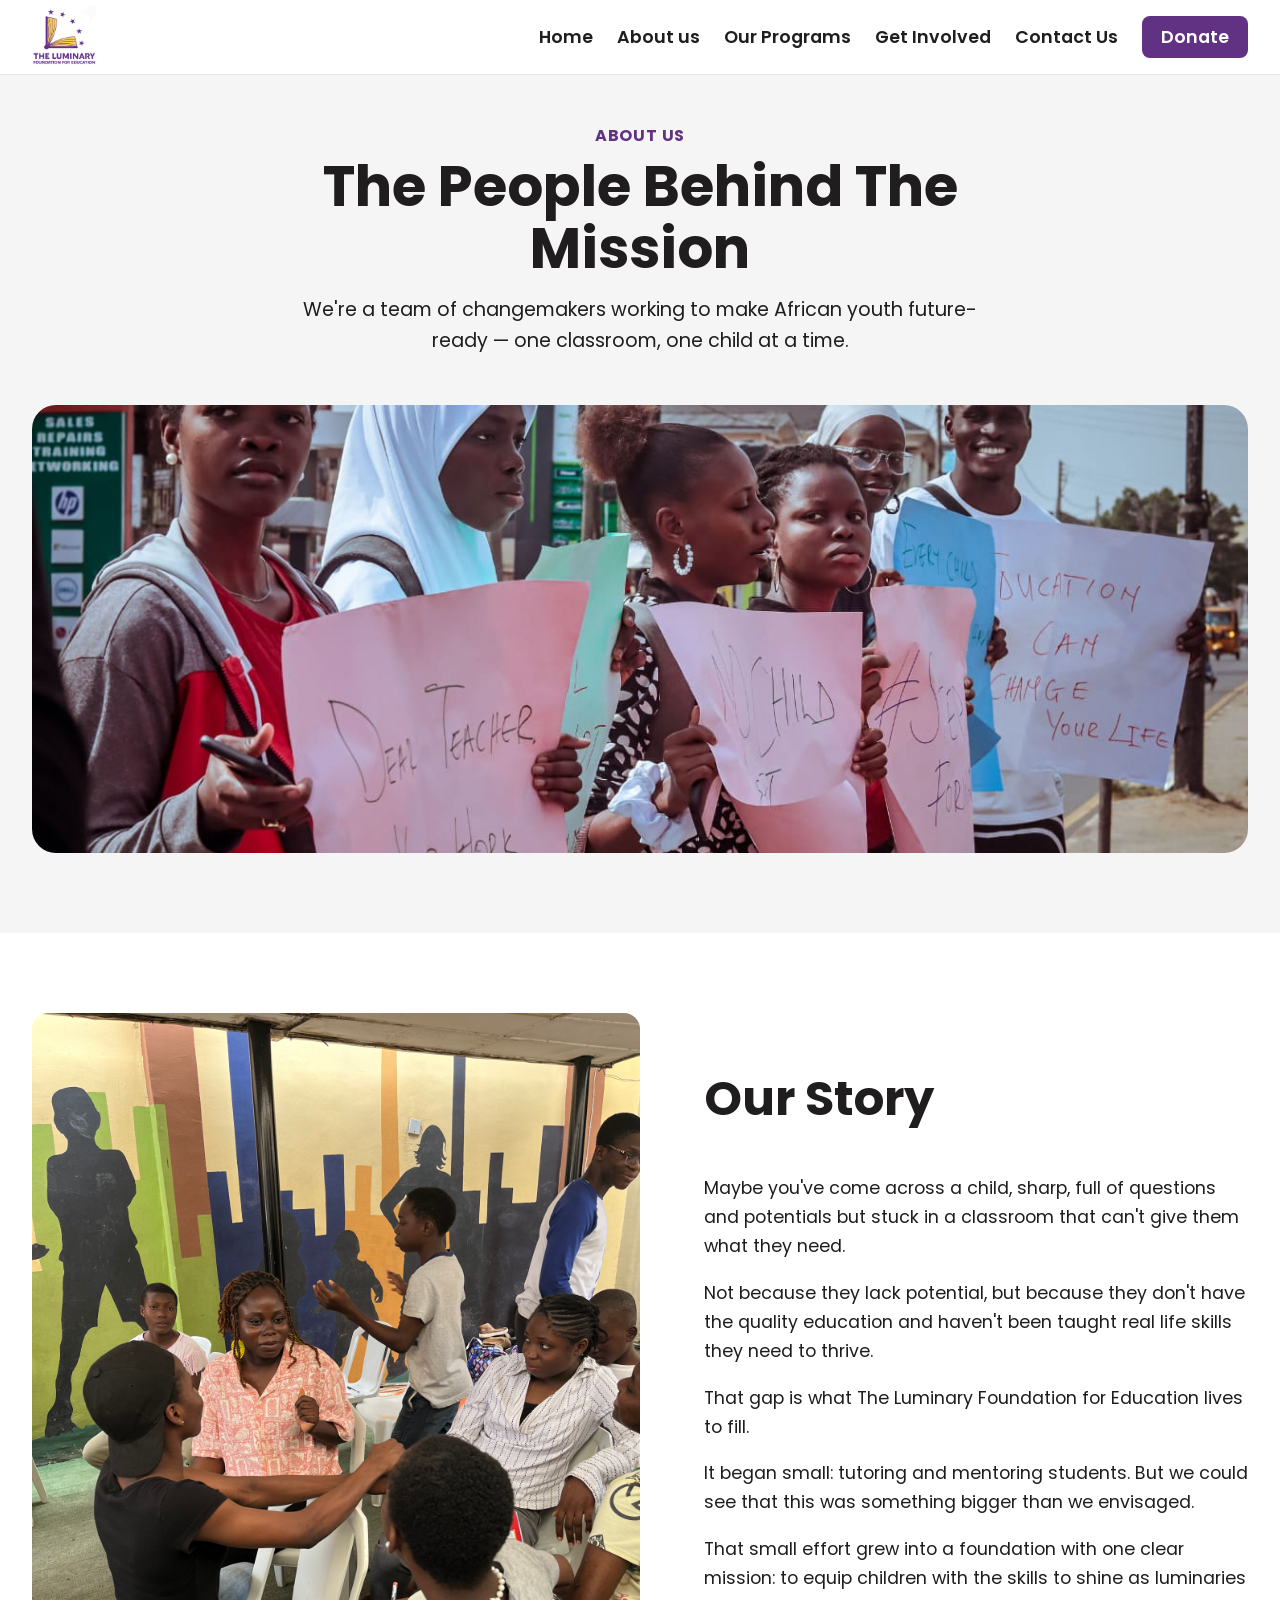
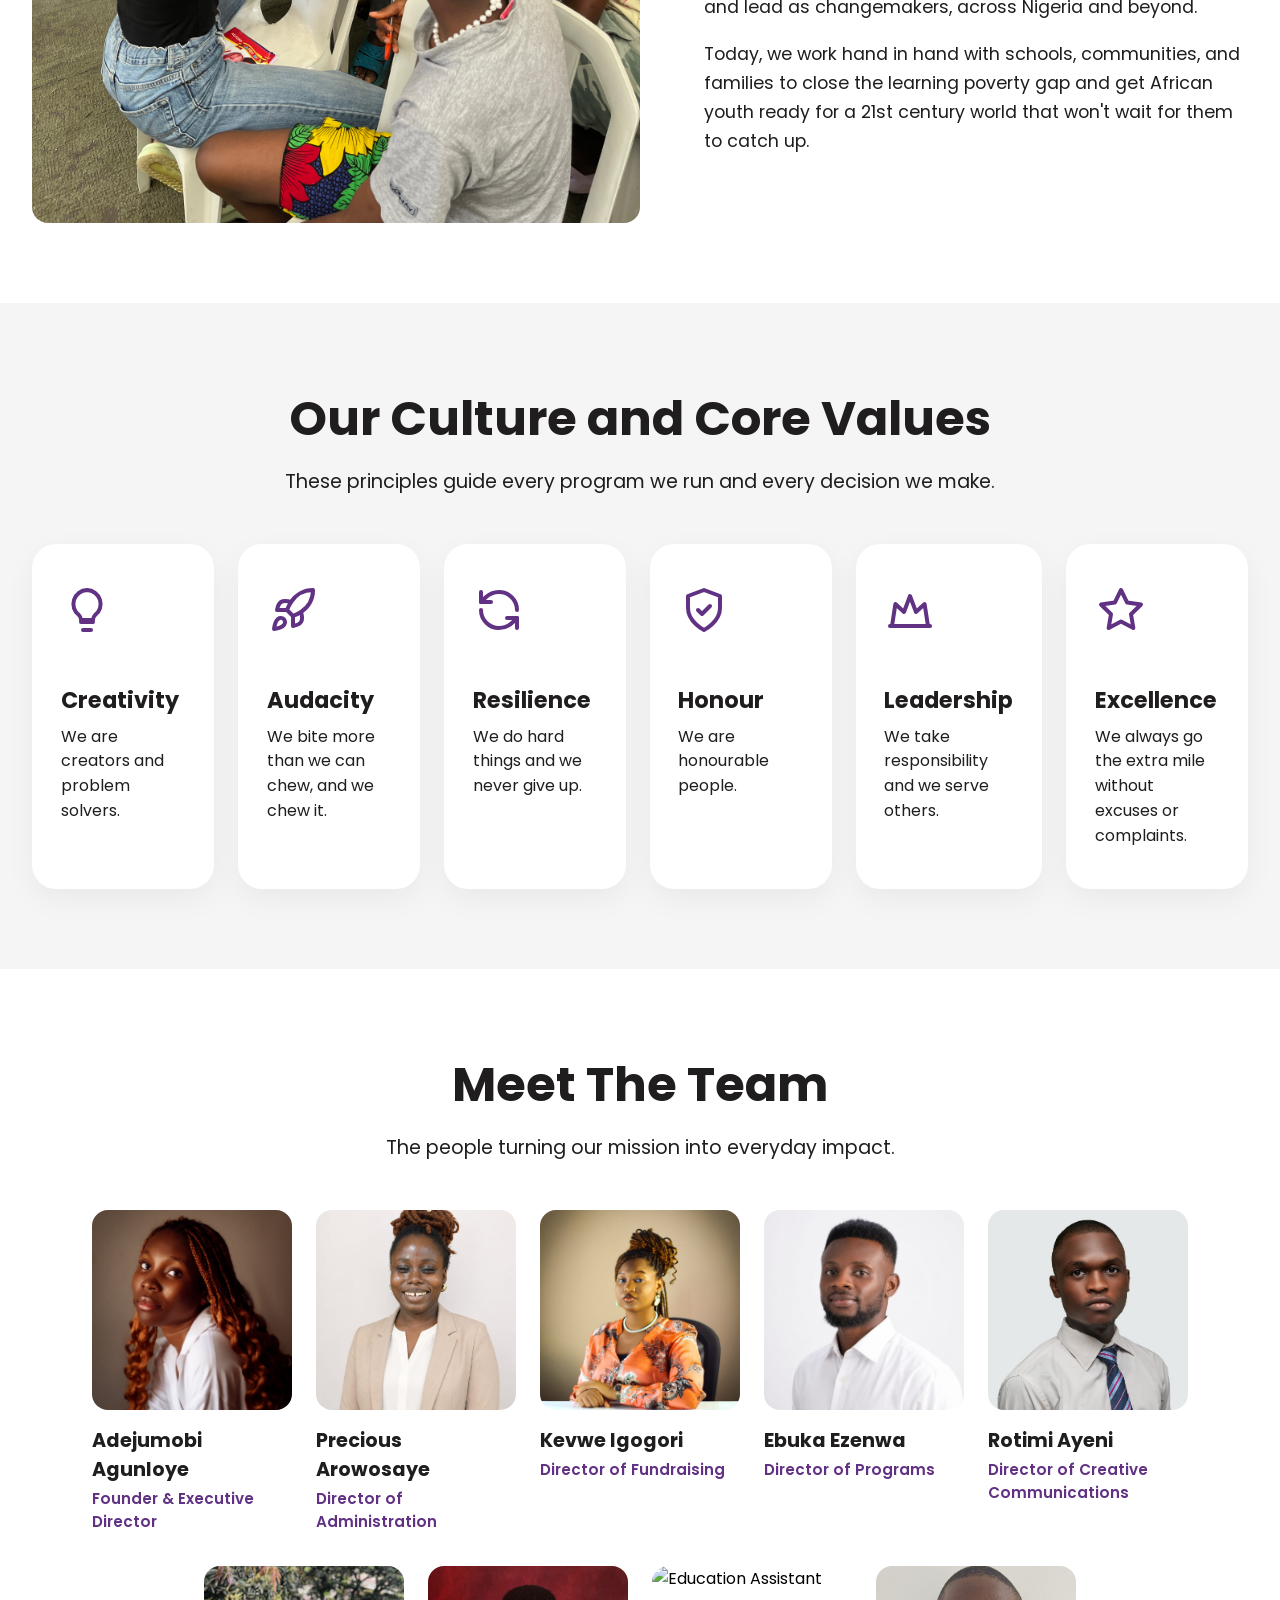
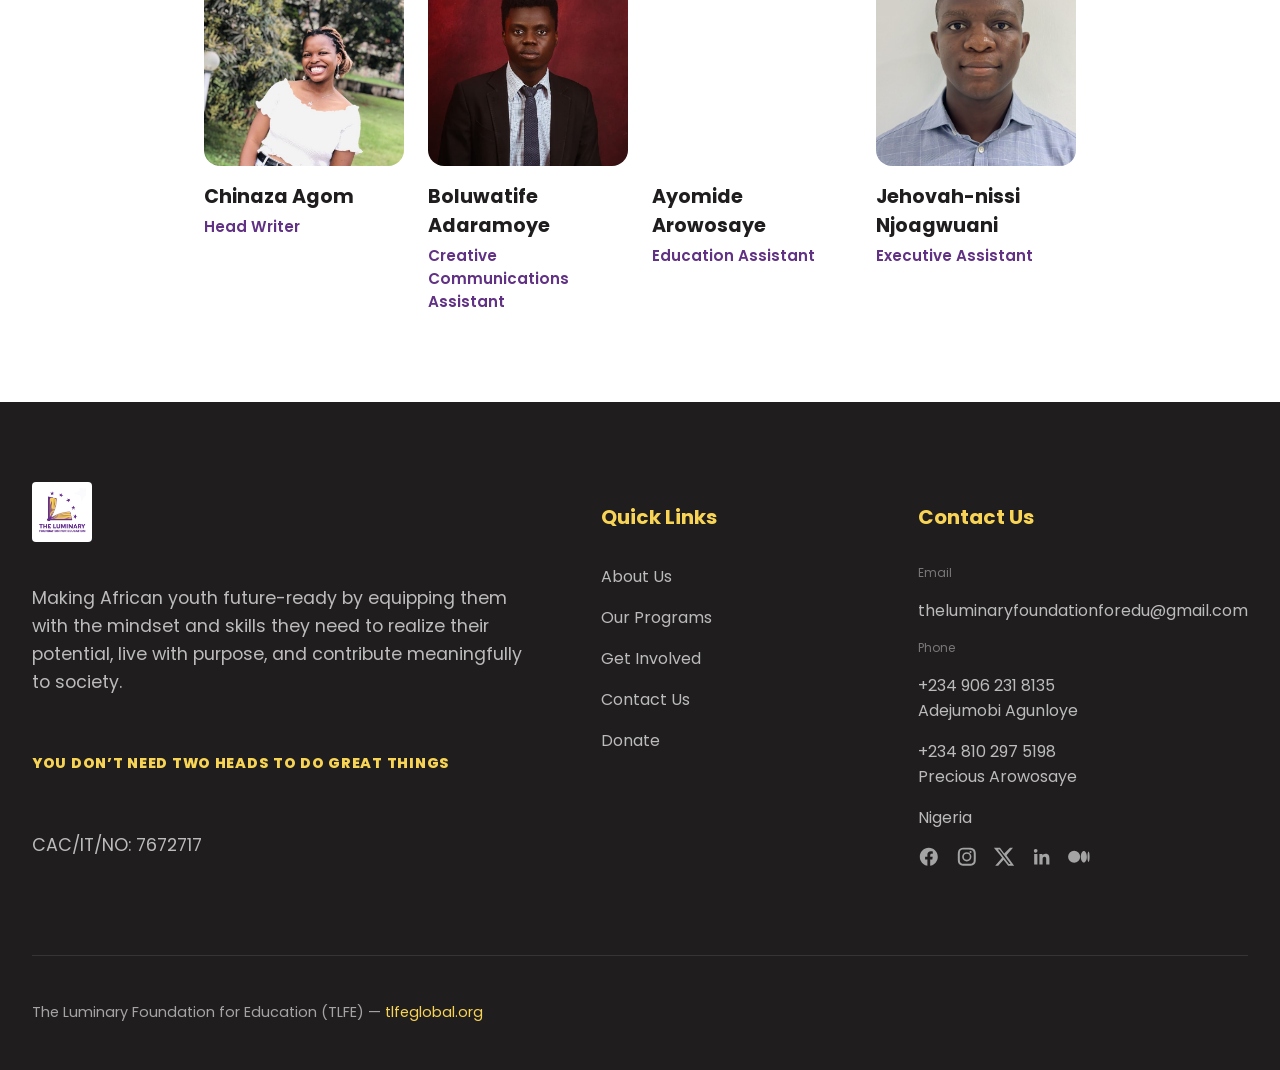
==== commit a464111e: "Big overhaul" ====
--- a/about_us.html
+++ b/about_us.html
@@ -24,6 +24,9 @@
           <nav class="site-header__nav">
             <ul>
               <li class="site-header-nav-item">
+                <a href="index.html" class="site-header-nav-links">Home</a>
+              </li>
+              <li class="site-header-nav-item">
                 <a href="about_us.html" class="site-header-nav-links">About us</a>
               </li>
               <li class="site-header-nav-item">
@@ -113,26 +116,7 @@
                   </svg>
                 </div>
                 <h3>Creativity</h3>
-                <p>We solve problems.</p>
-              </div>
-              <div class="value-card">
-                <div class="gic-icon-box">
-                  <svg viewBox="0 0 24 24" fill="none" stroke="#613183" stroke-width="2" stroke-linecap="round" stroke-linejoin="round" width="48" height="48">
-                    <path d="M2 20h20"></path>
-                    <path d="m3 20 1.7-11L9 13l3-8 3 8 4.3-4L21 20"></path>
-                  </svg>
-                </div>
-                <h3>Leadership</h3>
-                <p>We serve people and shine for all to see.</p>
-              </div>
-              <div class="value-card">
-                <div class="gic-icon-box">
-                  <svg viewBox="0 0 24 24" fill="none" stroke="#613183" stroke-width="2" stroke-linecap="round" stroke-linejoin="round" width="48" height="48">
-                    <path d="m12 2 3.09 6.26L22 9.27l-5 4.87L18.18 21 12 17.77 5.82 21 7 14.14 2 9.27l6.91-1.01L12 2Z"></path>
-                  </svg>
-                </div>
-                <h3>Excellence</h3>
-                <p>We go the extra mile.</p>
+                <p>We are creators and problem solvers.</p>
               </div>
               <div class="value-card">
                 <div class="gic-icon-box">
@@ -144,7 +128,7 @@
                   </svg>
                 </div>
                 <h3>Audacity</h3>
-                <p>We bite more than we can chew.</p>
+                <p>We bite more than we can chew, and we chew it.</p>
               </div>
               <div class="value-card">
                 <div class="gic-icon-box">
@@ -156,7 +140,36 @@
                   </svg>
                 </div>
                 <h3>Resilience</h3>
-                <p>We never stop.</p>
+                <p>We do hard things and we never give up.</p>
+              </div>
+              <div class="value-card">
+                <div class="gic-icon-box">
+                  <svg viewBox="0 0 24 24" fill="none" stroke="#613183" stroke-width="2" stroke-linecap="round" stroke-linejoin="round" width="48" height="48">
+                    <path d="M12 22s8-4 8-11V5l-8-3-8 3v6c0 7 8 11 8 11Z"></path>
+                    <path d="m9 12 2 2 4-4"></path>
+                  </svg>
+                </div>
+                <h3>Honour</h3>
+                <p>We are honourable people.</p>
+              </div>
+              <div class="value-card">
+                <div class="gic-icon-box">
+                  <svg viewBox="0 0 24 24" fill="none" stroke="#613183" stroke-width="2" stroke-linecap="round" stroke-linejoin="round" width="48" height="48">
+                    <path d="M2 20h20"></path>
+                    <path d="m3 20 1.7-11L9 13l3-8 3 8 4.3-4L21 20"></path>
+                  </svg>
+                </div>
+                <h3>Leadership</h3>
+                <p>We take responsibility and we serve others.</p>
+              </div>
+              <div class="value-card">
+                <div class="gic-icon-box">
+                  <svg viewBox="0 0 24 24" fill="none" stroke="#613183" stroke-width="2" stroke-linecap="round" stroke-linejoin="round" width="48" height="48">
+                    <path d="m12 2 3.09 6.26L22 9.27l-5 4.87L18.18 21 12 17.77 5.82 21 7 14.14 2 9.27l6.91-1.01L12 2Z"></path>
+                  </svg>
+                </div>
+                <h3>Excellence</h3>
+                <p>We always go the extra mile without excuses or complaints.</p>
               </div>
             </div>
           </div>
--- a/css/styles.css
+++ b/css/styles.css
@@ -219,46 +219,253 @@
     font-size: 4rem;
 }
 
-.edu-stats-heading {
-    color: black;
-}
-
-.edu-stats {
+.what-we-do {
+    display: grid;
+    grid-template-columns: minmax(0, 0.9fr) minmax(0, 1.1fr);
+    align-items: center;
+    gap: clamp(2rem, 6vw, 5rem);
+}
+
+.project-showcase {
+    display: grid;
+    gap: 2rem;
+}
+
+.project-showcase-header {
+    max-width: 48rem;
+}
+
+.project-showcase-header h2 {
+    color: var(--brand-charcoal);
+    font-size: clamp(1.75rem, 3vw, 2.5rem);
+    margin: 0 0 0.5rem;
+}
+
+.project-showcase-tagline {
+    color: var(--brand-purple);
+    font-size: 1.15rem;
+    font-weight: 600;
+    margin: 0 0 0.75rem;
+}
+
+.project-showcase-intro {
+    color: var(--brand-charcoal);
+    line-height: 1.6;
+    margin: 0;
+}
+
+.project-showcase-list {
     display: flex;
     flex-wrap: wrap;
+    gap: 0.75rem;
+    list-style: none;
+    margin: 0;
+    padding: 0;
+}
+
+.project-showcase-list li {
+    color: var(--brand-charcoal);
+    background-color: #f7f4f8;
+    border: 1px solid rgba(97, 49, 131, 0.18);
+    border-radius: 999px;
+    font-size: 1rem;
+    font-weight: 600;
+    line-height: 1.4;
+    padding: 0.75rem 1.25rem;
+}
+
+.track-record {
+    display: grid;
+    gap: 1.5rem;
+}
+
+.track-record-header {
+    display: flex;
+    align-items: flex-end;
+    justify-content: space-between;
+    gap: 1.5rem;
+}
+
+.track-record-header h2 {
+    color: var(--brand-charcoal);
+    font-size: clamp(1.75rem, 3vw, 2.5rem);
+    margin: 0;
+}
+
+.track-record-impact {
+    display: grid;
+    gap: 0.15rem;
+    margin: 0;
+    text-align: right;
+}
+
+.track-record-impact strong {
+    color: var(--brand-purple);
+    font-size: clamp(2rem, 4vw, 3rem);
+    line-height: 1;
+}
+
+.track-record-impact span {
+    color: var(--brand-charcoal);
+}
+
+.track-record-projects {
+    display: grid;
+    grid-template-columns: repeat(3, minmax(0, 1fr));
     gap: 2rem;
-    justify-content: center;
-
-}
-
-.edu-stats-items {
-    flex: 0 1 20rem;
-    min-width: 10rem;
-    background-color: whitesmoke;
-    padding: 2rem;
+}
+
+.track-record-project {
+    position: relative;
+    overflow: hidden;
+    background-color: var(--brand-charcoal);
+    box-shadow: 0 10px 30px rgba(0, 0, 0, 0.08);
+}
+
+.track-record-project img {
+    display: block;
+    width: 100%;
+    aspect-ratio: 5 / 4;
+    object-fit: cover;
+}
+
+.track-record-project-title {
+    position: absolute;
+    inset: auto 0 0;
+    padding: 1.25rem;
+    color: var(--brand-white);
+    background: linear-gradient(transparent, rgba(31, 29, 29, 0.88));
+}
+
+.track-record-project-title h3 {
+    color: inherit;
+    font-size: 1.4rem;
+    line-height: 1.2;
+    margin: 0;
+}
+
+.track-record-project-title p {
+    color: inherit;
+    font-size: 0.9rem;
+    font-weight: 600;
+    margin: 0.35rem 0 0;
+}
+
+.track-record-more {
+    justify-self: start;
+    color: var(--brand-purple);
+    font-weight: 700;
+    margin-bottom: 2rem;
+    text-decoration: none;
+}
+
+.track-record-more:hover,
+.track-record-more:focus-visible {
+    text-decoration: underline;
+}
+
+.what-we-do-eyebrow {
+    color: var(--brand-purple);
+    font-size: 0.9rem;
+    font-weight: 700;
+    letter-spacing: 0.12em;
+    margin: 0 0 0.75rem;
+}
+
+.article__layout .what-we-do-heading {
+    color: var(--brand-charcoal);
+    font-size: clamp(1.5rem, 2.5vw, 2rem);
+    line-height: 1.3;
+    font-weight: 600;
+    margin: 0;
+}
+
+.gap-illustration {
+    margin: 0;
+    padding: clamp(1rem, 2vw, 1.5rem);
+    border-radius: 1.25rem;
+    background-color: #f7f4f8;
+}
+
+.gap-illustration svg {
+    display: block;
+    width: 100%;
+    height: auto;
+}
+
+.problems-solutions {
+    width: 100%;
+}
+
+.problems-solutions-table-wrapper {
+    width: 100%;
+    overflow-x: auto;
+    border: 1px solid rgba(97, 49, 131, 0.18);
     border-radius: 1rem;
+}
+
+.problems-solutions-table {
+    width: 100%;
+    border-collapse: collapse;
+    color: var(--brand-charcoal);
+    line-height: 1.6;
+}
+
+.problems-solutions-table th,
+.problems-solutions-table td {
+    width: 50%;
+    padding: 1.25rem 1.5rem;
     text-align: left;
-    display: flex;
-    flex-direction: column;
-    align-items: flex-start;
-}
-
-.edu-stats-items .edu-stat-number {
-    color: var(--brand-purple);
-    font-size: 3.5rem;
-    font-weight: 800;
-    padding: 0rem;
-    margin: 0rem;
-    margin-bottom: 0.5rem;
-}
-
-.edu-stats-items p {
-    color: var(--brand-charcoal);
-    font-size: 1.2rem;
-    padding: 0rem;
-    margin: 0rem;
-    max-width: 20rem;
-    overflow-wrap: break-word;
+    vertical-align: top;
+    border-bottom: 1px solid rgba(97, 49, 131, 0.15);
+}
+
+.problems-solutions-table th {
+    color: var(--brand-white);
+    background-color: var(--brand-purple);
+    font-size: 1.25rem;
+}
+
+.problems-solutions-table td + td,
+.problems-solutions-table th + th {
+    border-left: 1px solid rgba(97, 49, 131, 0.15);
+}
+
+.problems-solutions-table tbody tr:nth-child(even) {
+    background-color: #f7f4f8;
+}
+
+.problems-solutions-table tbody tr:last-child td {
+    border-bottom: 0;
+}
+
+@media (max-width: 700px) {
+    .what-we-do {
+        grid-template-columns: 1fr;
+        gap: 2rem;
+    }
+
+    .track-record-header {
+        align-items: flex-start;
+    }
+
+    .track-record-projects {
+        grid-template-columns: 1fr;
+    }
+
+    .gap-illustration {
+        max-width: 32rem;
+        margin-inline: auto;
+    }
+
+    .problems-solutions-table {
+        min-width: 600px;
+    }
+
+    .problems-solutions-table th,
+    .problems-solutions-table td {
+        padding: 1rem;
+    }
 }
 
 .edu-crisis-container {
@@ -325,12 +532,70 @@
     max-width: 50rem;
 }
 
+.education-quotes__shell {
+    padding-block: 3rem;
+    background-color: #fff;
+}
+
+.education-quotes-motto {
+    max-width: 52rem;
+    margin: 0 auto 2rem;
+    color: var(--brand-purple);
+    font-size: clamp(1.5rem, 3vw, 2.25rem);
+    font-weight: 600;
+    line-height: 1.3;
+    text-align: center;
+}
+
+.education-quotes-list {
+    display: grid;
+    grid-template-columns: repeat(3, minmax(0, 1fr));
+    gap: 1rem;
+}
+
+.education-quote {
+    margin: 0;
+    padding: 1.5rem;
+    border-radius: 1rem;
+    background-color: #fff;
+    display: flex;
+    flex-direction: column;
+    gap: 1rem;
+}
+
+.education-quote p {
+    margin: 0;
+    line-height: 1.6;
+}
+
+@media (min-width: 701px) {
+    .education-quote p {
+        min-height: 4.8em;
+    }
+}
+
+.education-quote cite {
+    color: var(--brand-purple);
+    font-size: 0.875rem;
+    font-style: normal;
+    line-height: 1.5;
+}
+
+.mission-and-vision-section {
+    padding-block: 4rem 1rem;
+    background-color: #f7f4f8;
+}
+
 .mission-and-vision {
     display: flex;
     flex-direction: row;
     gap: 2rem;
-    padding-bottom: 5rem;
-    width: 100%;
+    padding-bottom: 2rem;
+    width: 100%;
+}
+
+.what-we-do {
+    margin-top: 3rem;
 }
 
 .mission-and-vision-container {
@@ -354,7 +619,7 @@
     padding: 2rem;
 }
 
-.mav-text h3 {
+.mav-text h2 {
     font-size: 1.8rem;
     color: var(--brand-charcoal);
     margin-top: 0;
@@ -707,6 +972,18 @@
 
     .mission-and-vision{
         flex-direction:column;
+    }
+
+    .mission-and-vision-section {
+        padding-block: 2rem 0;
+    }
+
+    .education-quotes__shell {
+        padding-block: 2rem;
+    }
+
+    .education-quotes-list {
+        grid-template-columns: 1fr;
     }
 
     /* CHOICE IS OURS */
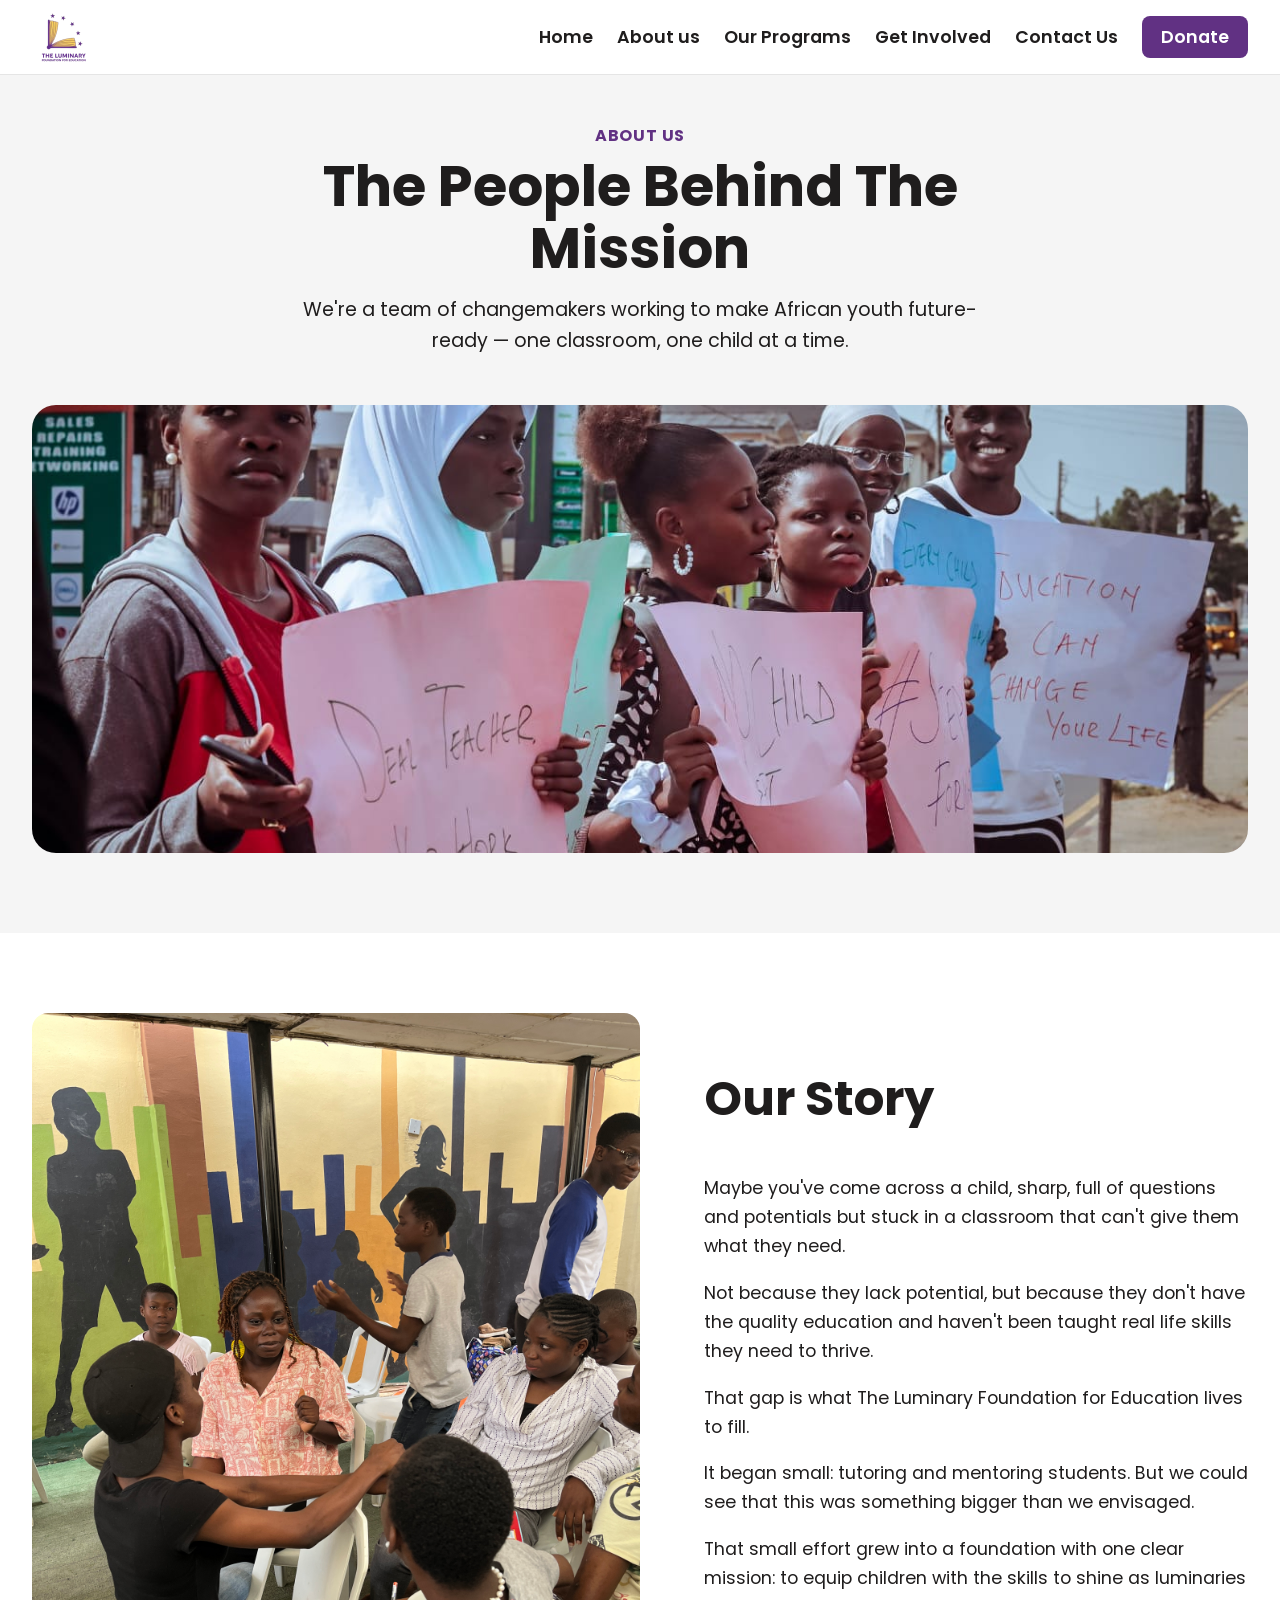
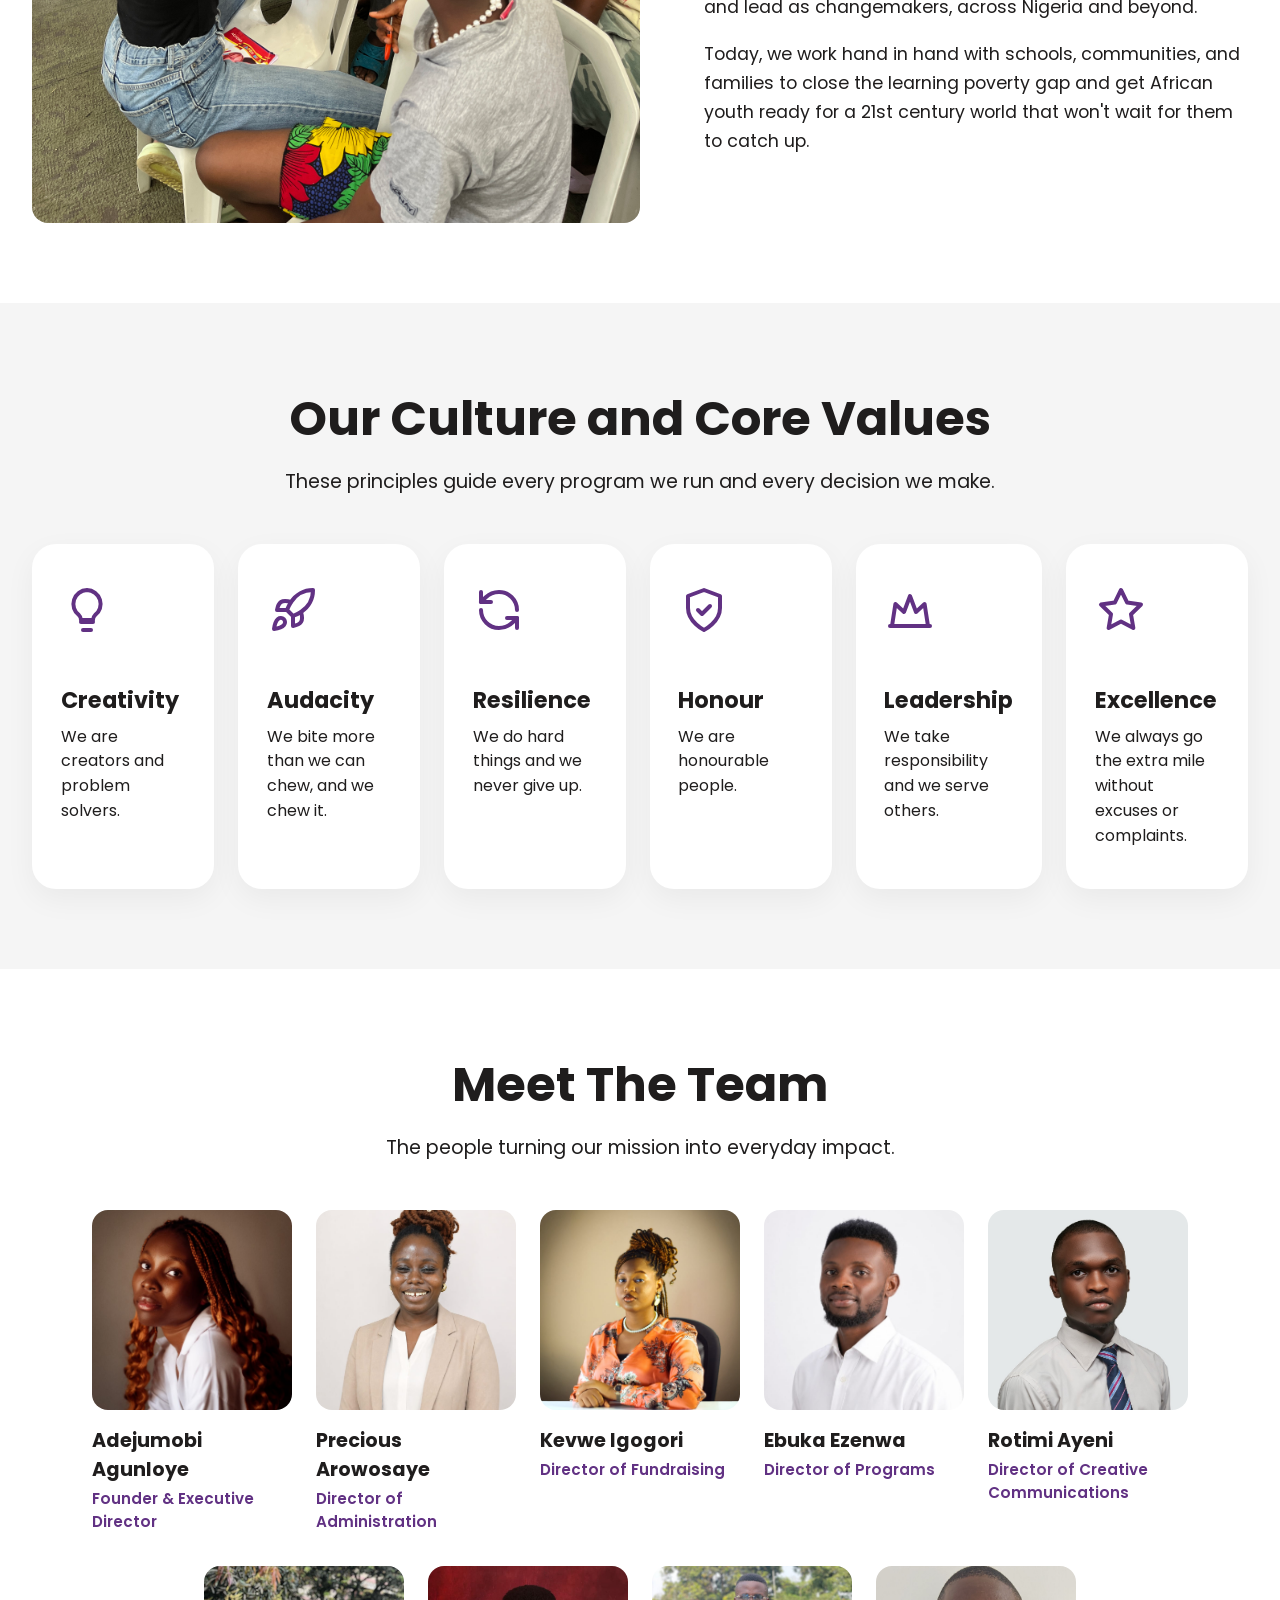
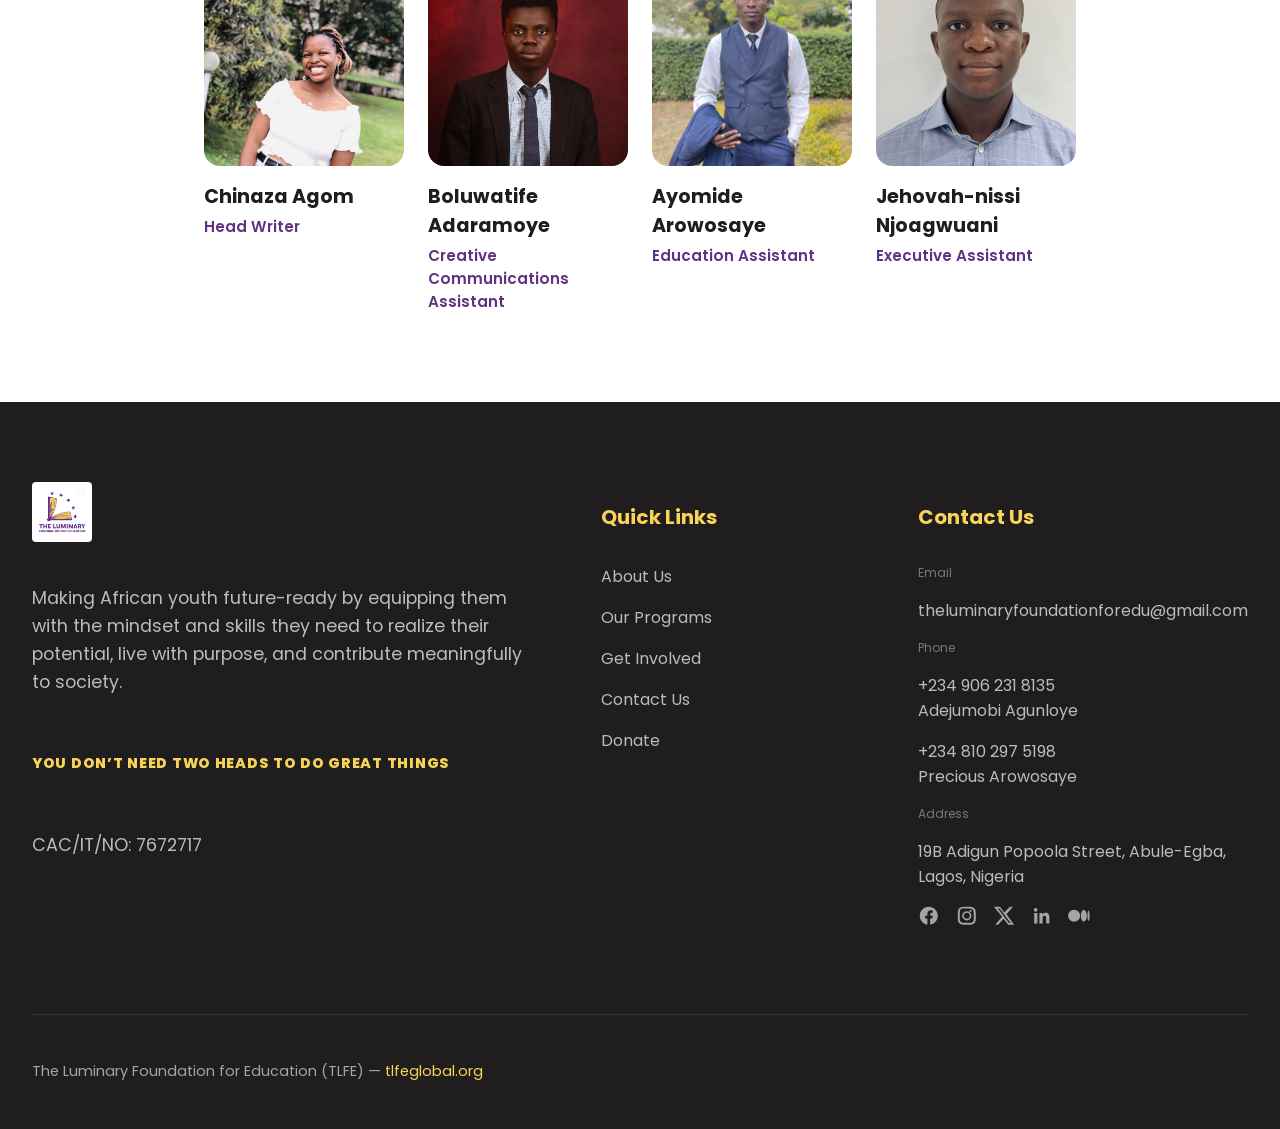
==== commit c123fbc2: "added the address, changed the logo to transparent, added Ayomide's logo" ====
--- a/about_us.html
+++ b/about_us.html
@@ -8,14 +8,14 @@
     <link rel="preconnect" href="https://fonts.googleapis.com" />
     <link rel="preconnect" href="https://fonts.gstatic.com" crossorigin />
     <link href="https://fonts.googleapis.com/css2?family=Poppins:wght@400;500;600;700;800&display=swap" rel="stylesheet"/>
-    <link rel="icon" type="image/png" href="img/tlfe-logo.jpg">
+    <link rel="icon" type="image/png" href="img/transparent-tlfe-logo.png">
     <title>theluminaryfoundationforeducation</title>
   </head>
   <body>
     <header class="header__shell">
       <div class="limit">
         <div class="header__layout">
-          <a href="index.html"><img src="img/tlfe-logo.jpg" alt="luminary-logo" /></a>
+          <a href="index.html"><img src="img/transparent-tlfe-logo.png" alt="luminary-logo" /></a>
           <button class="nav-toggle" type="button" aria-label="Toggle navigation" aria-expanded="false">
             <span></span>
             <span></span>
@@ -220,7 +220,7 @@
                 <p class="team-role">Creative Communications Assistant</p>
               </div>
               <div class="team-card">
-                <img src="img/ayomide.jpg" alt="Education Assistant" />
+                <img src="img/ayomide.jpeg" alt="Education Assistant" />
                 <h3>Ayomide Arowosaye</h3>
                 <p class="team-role">Education Assistant</p>
               </div>
@@ -271,7 +271,8 @@
               <p>+234 906 231 8135 <br> Adejumobi Agunloye</p>
               <p> +234 810 297 5198 <br> Precious Arowosaye</p>
 
-              <p>Nigeria</p>
+              <span class="contact-label">Address</Address></span>
+              <p>19B Adigun Popoola Street, Abule-Egba, Lagos, Nigeria</p>
 
               <div class="footer-socials">
                 <a href="https://web.facebook.com/profile.php?id=61572305584378" target="_blank" rel="noopener" aria-label="Facebook">
